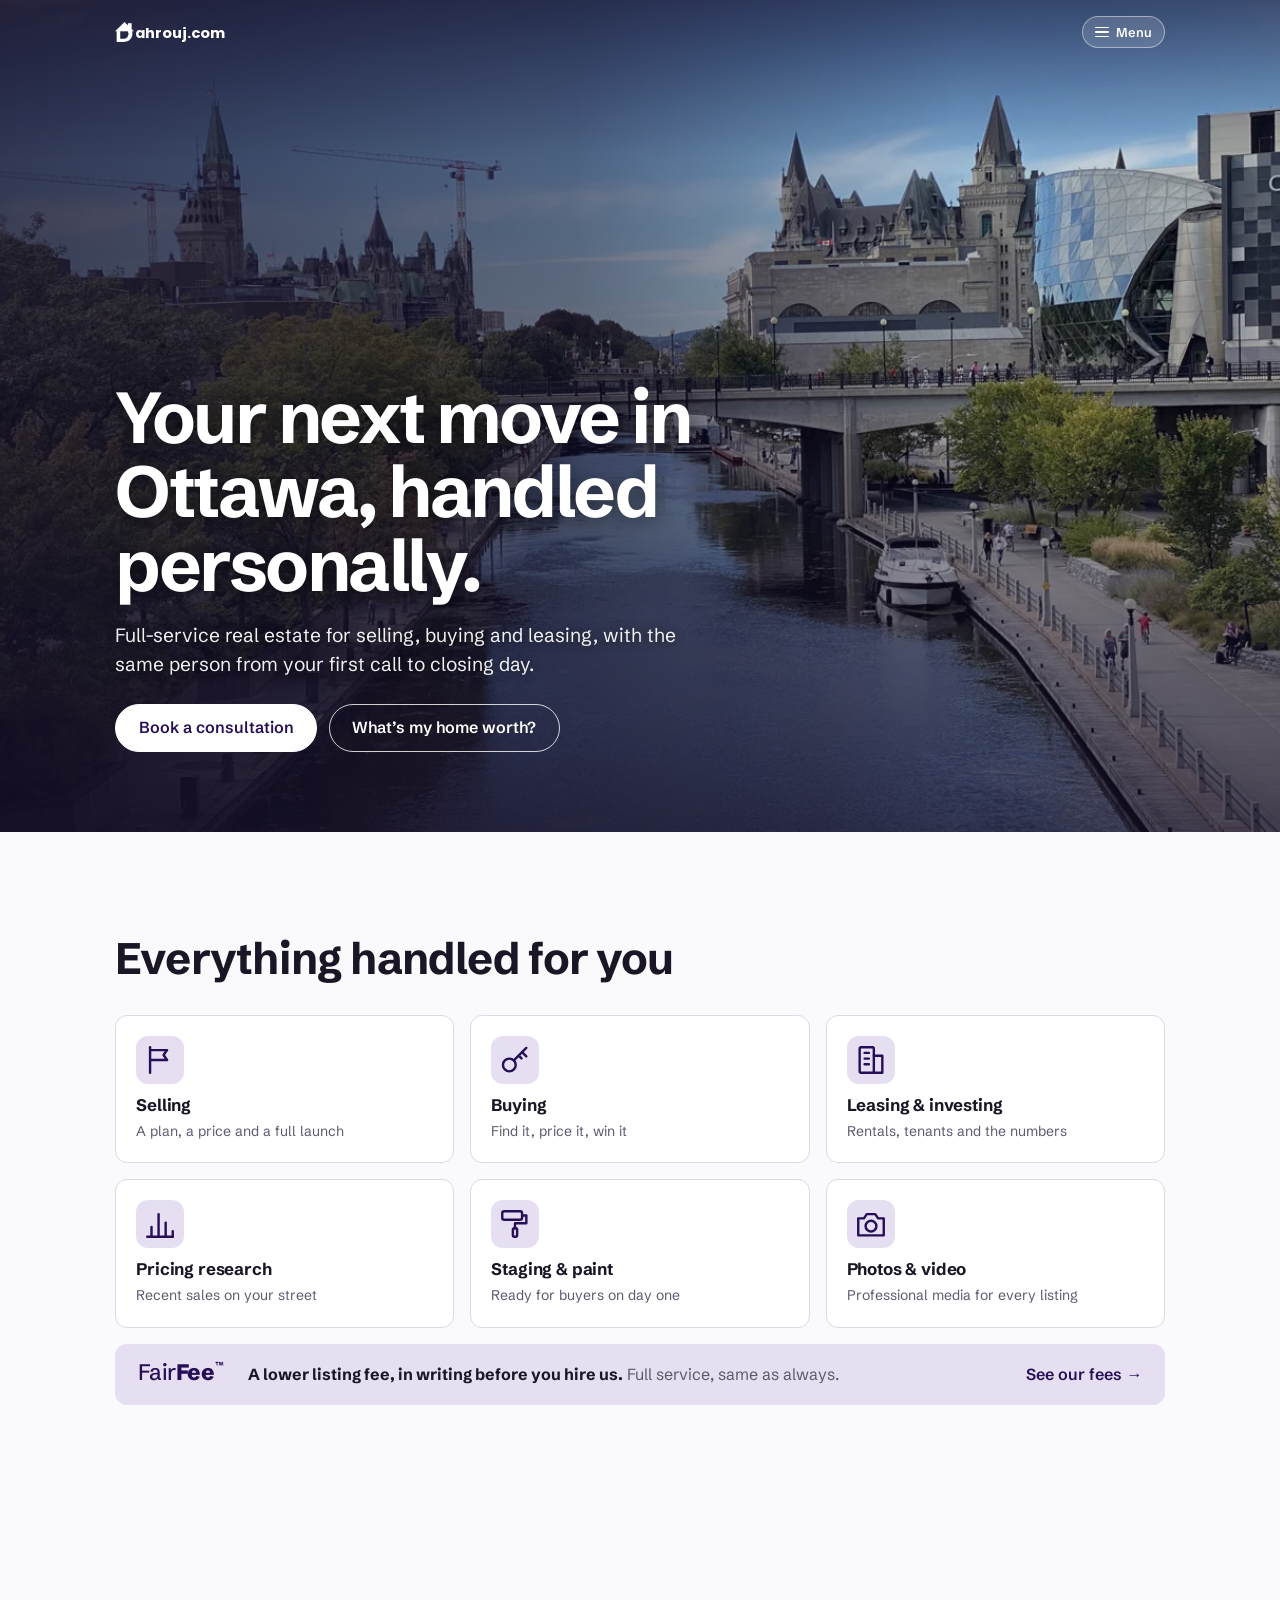
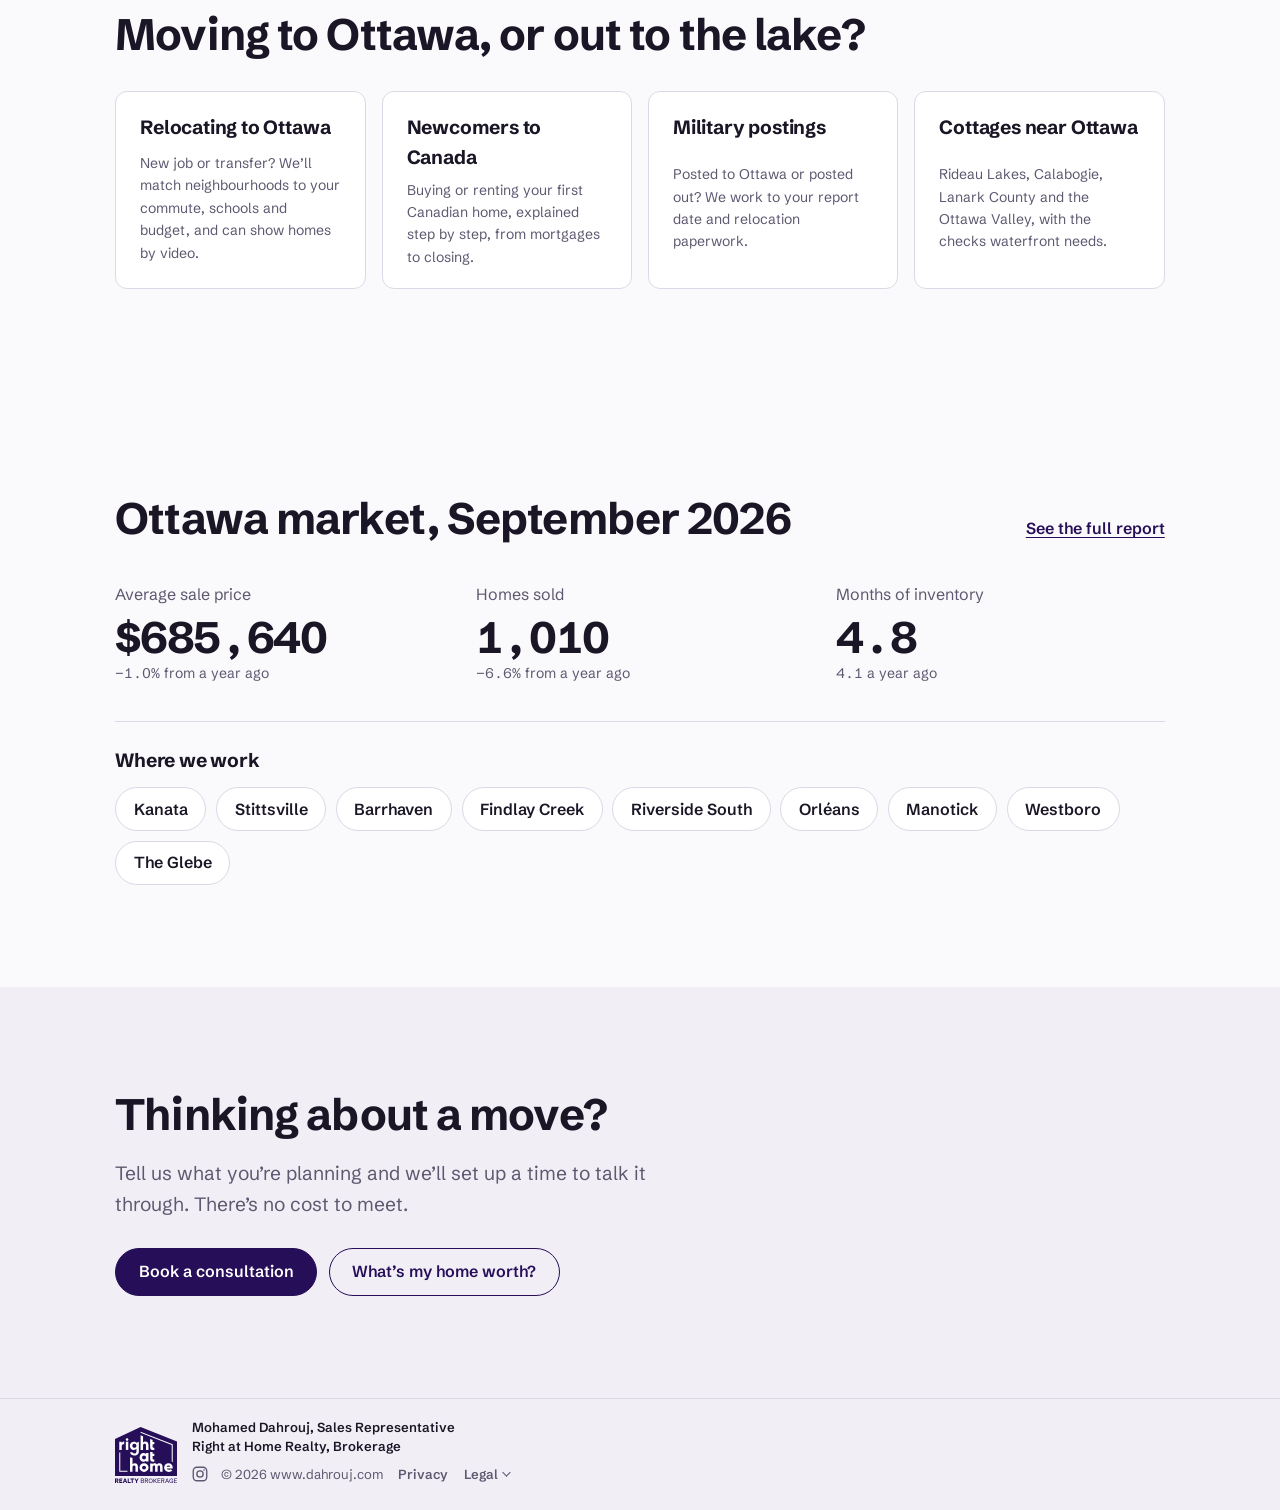
==== index.html @ 6d1c80e6 "Footer: logo beside a stacked name, brokerage and links block Co-Authored-By: Claude Opus 5.5 <norep" ====
<!DOCTYPE html>
<html lang="en-CA">
<head>
  <meta charset="utf-8">
  <meta name="viewport" content="width=device-width, initial-scale=1, viewport-fit=cover">
  <title>Ottawa Real Estate, Handled Personally</title>
  <meta name="description" content="Full-service Ottawa real estate agent with Right at Home Realty, Brokerage. Personal help selling, buying and leasing, relocating to Ottawa, newcomers to Canada, military postings and cottages near Ottawa.">
  <link rel="canonical" href="https://www.dahrouj.com/">
  <meta property="og:url" content="https://www.dahrouj.com/">
  <meta property="og:type" content="website">
  <meta property="og:title" content="Ottawa Real Estate, Handled Personally">
  <meta property="og:description" content="Full-service Ottawa real estate agent with Right at Home Realty, Brokerage. Personal help selling, buying and leasing, relocating to Ottawa, newcomers to Canada, military postings and cottages near Ottawa.">
  <meta property="og:image" content="https://www.dahrouj.com/assets/img/hero-canal-1400.webp">
  <link rel="icon" href="assets/img/favicon-32x32.png">
  <link rel="apple-touch-icon" href="assets/img/apple-touch-icon.png">
  <link rel="preload" href="assets/fonts/schibsted-grotesk-latin-400-normal.woff2" as="font" type="font/woff2" crossorigin>
  <link rel="stylesheet" href="assets/css/site.css">
  <script type="application/ld+json">
  {"@context": "https://schema.org", "@type": "RealEstateAgent", "@id": "https://www.dahrouj.com/#agent",
    "name": "Mohamed Dahrouj, Right at Home Realty, Brokerage", "url": "https://www.dahrouj.com/",
    "description": "Full-service Ottawa real estate sales representative helping people sell, buy and lease homes, relocate to Ottawa, settle as newcomers to Canada, move on Canadian Armed Forces postings, and buy cottages near Ottawa.",
    "telephone": "+1-613-869-5923", "email": "mohamed@dahrouj.com", "image": "https://www.dahrouj.com/assets/img/hero-canal-1400.webp",
    "logo": "https://www.dahrouj.com/assets/img/android-chrome-512x512.png",
    "parentOrganization": {"@type": "Organization", "name": "Right at Home Realty, Brokerage"},
    "address": {"@type": "PostalAddress", "streetAddress": "14 Chamberlain Ave, Suite 101", "addressLocality": "Ottawa", "addressRegion": "ON", "postalCode": "K1S 1V9", "addressCountry": "CA"},
    "geo": {"@type": "GeoCoordinates", "latitude": 45.40787, "longitude": -75.69195},
    "areaServed": ["Ottawa", "Kanata", "Stittsville", "Barrhaven", "Findlay Creek", "Riverside South", "Orléans", "Manotick", "Westboro", "The Glebe", "Rideau Lakes", "Lanark County", "Calabogie", "Ottawa Valley"],
    "knowsAbout": ["Selling a home in Ottawa", "Buying a home in Ottawa", "Relocating to Ottawa", "Newcomers to Canada buying a home", "Canadian Armed Forces posting and military relocation to Ottawa", "Buying a cottage near Ottawa", "First-time home buyers", "Ottawa real estate market statistics"],
    "makesOffer": [
      {"@type": "Offer", "itemOffered": {"@type": "Service", "name": "Home selling", "areaServed": "Ottawa"}},
      {"@type": "Offer", "itemOffered": {"@type": "Service", "name": "Home buying", "areaServed": "Ottawa"}},
      {"@type": "Offer", "itemOffered": {"@type": "Service", "name": "Relocation and military posting home search", "areaServed": "Ottawa"}},
      {"@type": "Offer", "itemOffered": {"@type": "Service", "name": "Cottage and waterfront purchases", "areaServed": "Eastern Ontario"}},
      {"@type": "Offer", "itemOffered": {"@type": "Service", "name": "Free home valuation", "areaServed": "Ottawa"}}
    ],
    "sameAs": ["https://www.instagram.com/dahroujrealestate"]}
  </script>
</head>
<body class="home">
<!--SITE-BODY-START-->
<a class="skip" href="#main">Skip to content</a>
<header class="top" id="top">
  <div class="wrap top-row">
    <a class="brand" href="./" aria-label="dahrouj.com, home">
      <span class="brand-mark" aria-hidden="true"></span><span class="brand-text" aria-hidden="true">ahrouj.com</span>
    </a>
    <button class="menu-btn" type="button" aria-expanded="false" aria-controls="site-nav">
      <span class="menu-icon" aria-hidden="true"></span><span class="menu-label">Menu</span>
    </button>
    <nav class="nav" id="site-nav" aria-label="Main">
        <a href="home-value.html">What’s my home worth?</a>
        <a href="market.html">Ottawa Market</a>
        <a href="calculators.html">Calculators</a>
        <a href="fairfee.html"><span class="ff-word">Fair<b>Fee</b></span><sup>™</sup></a>
        <a href="contact.html">Contact</a>
    </nav>
  </div>
</header>

<main id="main">
  <section class="wrap hero-wrap">
    <div class="hero">
      <picture>
        <source media="(max-width: 700px)" srcset="assets/img/hero-canal-tall.webp">
        <img class="hero-bg" src="assets/img/hero-canal.webp" srcset="assets/img/hero-canal-1400.webp 1400w, assets/img/hero-canal.webp 2400w" sizes="100vw" width="2400" height="1350" alt="" fetchpriority="high">
      </picture>
      <div class="hero-text">
        <h1>Your next move in Ottawa, handled personally.</h1>
        <p class="lede">Full-service real estate for selling, buying and leasing, with the same person from your first call to closing day.</p>
        <div class="actions"><a class="btn btn-light" href="contact.html">Book a consultation</a><a class="btn btn-ghost-light" href="home-value.html">What’s my home worth?</a></div>
      </div>
    </div>
  </section>

  <section id="services" class="wrap section">
    <h2>Everything handled for you</h2>
    <div class="tiles">
      <div class="tile"><svg class="ico" viewBox="0 0 24 24" aria-hidden="true"><path d="M5 21V3"/><path d="M5 5h12l-2.5 3.5L17 12H5"/></svg><h3>Selling</h3><p>A plan, a price and a full launch</p></div>
      <div class="tile"><svg class="ico" viewBox="0 0 24 24" aria-hidden="true"><circle cx="8" cy="15.5" r="4.5"/><path d="M11.2 12.3 20 3.5"/><path d="M17 6.5l3 3"/><path d="M14.6 8.9l2 2"/></svg><h3>Buying</h3><p>Find it, price it, win it</p></div>
      <div class="tile"><svg class="ico" viewBox="0 0 24 24" aria-hidden="true"><rect x="4" y="3" width="10" height="18" rx="1"/><path d="M14 9h6v12h-6"/><path d="M7.5 7h3M7.5 11h3M7.5 15h3"/></svg><h3>Leasing &amp; investing</h3><p>Rentals, tenants and the numbers</p></div>
      <div class="tile"><svg class="ico" viewBox="0 0 24 24" aria-hidden="true"><path d="M3 21h18"/><path d="M6 21v-7"/><path d="M11 21V5"/><path d="M16 21v-10"/><path d="M21 21v-4"/></svg><h3>Pricing research</h3><p>Recent sales on your street</p></div>
      <div class="tile"><svg class="ico" viewBox="0 0 24 24" aria-hidden="true"><rect x="3" y="3" width="14" height="6" rx="1.5"/><path d="M17 6h3v5.5h-8V15"/><rect x="10.5" y="15" width="3" height="6" rx="1"/></svg><h3>Staging &amp; paint</h3><p>Ready for buyers on day one</p></div>
      <div class="tile"><svg class="ico" viewBox="0 0 24 24" aria-hidden="true"><path d="M3 8h4l2-3h6l2 3h4v12H3z"/><circle cx="12" cy="13.5" r="3.8"/></svg><h3>Photos &amp; video</h3><p>Professional media for every listing</p></div>
    </div>
    <a class="fee-strip" href="fairfee.html">
      <span class="fee-strip-mark"><span class="ff-logo" aria-label="FairFee trademark"><span class="ff-word">Fair<b>Fee</b></span><sup>™</sup></span></span>
      <span class="fee-strip-text"><strong>A lower listing fee, in writing before you hire us.</strong> <span>Full service, same as always.</span></span>
      <span class="link fee-strip-go">See our fees <span aria-hidden="true">→</span></span>
    </a>
  </section>

  <section class="wrap section help-more">
    <h2>Moving to Ottawa, or out to the lake?</h2>
    <div class="next-links">
      <a class="next" href="moving-to-ottawa.html#relocating"><span class="h3">Relocating to Ottawa</span><span>New job or transfer? We’ll match neighbourhoods to your commute, schools and budget, and can show homes by video.</span></a>
      <a class="next" href="moving-to-ottawa.html#newcomers"><span class="h3">Newcomers to Canada</span><span>Buying or renting your first Canadian home, explained step by step, from mortgages to closing.</span></a>
      <a class="next" href="moving-to-ottawa.html#military"><span class="h3">Military postings</span><span>Posted to Ottawa or posted out? We work to your report date and relocation paperwork.</span></a>
      <a class="next" href="cottages.html"><span class="h3">Cottages near Ottawa</span><span>Rideau Lakes, Calabogie, Lanark County and the Ottawa Valley, with the checks waterfront needs.</span></a>
    </div>
  </section>

  <section class="wrap section snapshot">
    <div class="split-head">
      <h2>Ottawa market, <span data-stat="label">September 2026</span></h2>
      <a class="link" href="market.html">See the full report</a>
    </div>
    <dl class="figures">
      <div><dt>Average sale price</dt><dd data-stat="averagePrice">$685,640</dd><dd class="sub" data-stat="averagePriceChange">−1.0% from a year ago</dd></div>
      <div><dt>Homes sold</dt><dd data-stat="sales">1,010</dd><dd class="sub" data-stat="salesChange">−6.6% from a year ago</dd></div>
      <div><dt>Months of inventory</dt><dd data-stat="moi">4.8</dd><dd class="sub" data-stat="moiChange">4.1 a year ago</dd></div>
    </dl>
    <div class="areas-teaser">
      <h3>Where we work</h3>
      <ul class="chips">
        <li><a href="market.html#kanata">Kanata</a></li>
        <li><a href="market.html#stittsville">Stittsville</a></li>
        <li><a href="market.html#barrhaven">Barrhaven</a></li>
        <li><a href="market.html#findlay-creek">Findlay Creek</a></li>
        <li><a href="market.html#riverside-south">Riverside South</a></li>
        <li><a href="market.html#orleans">Orléans</a></li>
        <li><a href="market.html#manotick">Manotick</a></li>
        <li><a href="market.html#westboro">Westboro</a></li>
        <li><a href="market.html#glebe">The Glebe</a></li>
      </ul>
    </div>
  </section>

  <section class="band">
    <div class="wrap section closing">
      <h2>Thinking about a move?</h2>
      <p>Tell us what you’re planning and we’ll set up a time to talk it through. There’s no cost to meet.</p>
      <div class="actions"><a class="btn" href="contact.html">Book a consultation</a><a class="btn btn-quiet" href="home-value.html">What’s my home worth?</a></div>
    </div>
  </section>
</main>

<footer class="foot">
  <div class="wrap foot-row">
    <div class="brokerage">
      <picture>
        <source srcset="assets/img/rahr-logo-white.svg" media="(prefers-color-scheme: dark)">
        <img class="rahr-logo" src="assets/img/rahr-logo.svg" alt="Right at Home Realty, Brokerage" width="85" height="77">
      </picture>
      <div class="foot-id">
      <span class="brokerage-name"><span class="agent-name">Mohamed Dahrouj, Sales Representative</span><span>Right at Home Realty, Brokerage</span></span>
    <div class="foot-meta">
      <a class="social" href="https://www.instagram.com/dahroujrealestate" target="_blank" rel="noopener" aria-label="Instagram"><svg viewBox="0 0 24 24" aria-hidden="true"><rect x="3" y="3" width="18" height="18" rx="5"/><circle cx="12" cy="12" r="4.2"/><circle cx="17.4" cy="6.6" r="1.1" class="dot"/></svg></a>
      <span>© <span class="year">2026</span> www.dahrouj.com</span>
      <a class="foot-link" href="privacy.html">Privacy</a>
      <button class="foot-link legal-btn" type="button" aria-expanded="false" aria-controls="legal-text">Legal</button>
    </div>
      </div>
    </div>
    <div class="legal-text" id="legal-text">
      <p>Right at Home Realty, Brokerage, independently owned and operated, 14 Chamberlain Ave, Suite 101, Ottawa, ON K1S 1V9. Office 613-369-5199. Not intended to solicit buyers or sellers currently under contract with a brokerage.</p>
      <p>MLS®, Multiple Listing Service® and REALTOR® are trademarks controlled by the Canadian Real Estate Association. FairFee™ is a trademark of its owner.</p>
    </div>
  </div>
</footer>
<nav class="callbar" aria-label="Call or text">
  <a href="tel:+16138695923"><svg viewBox="0 0 24 24" aria-hidden="true"><path d="M5 3h3.5l1.5 5-2 1.5a12 12 0 0 0 6.5 6.5L16 14l5 1.5V19a2 2 0 0 1-2 2A17 17 0 0 1 3 5a2 2 0 0 1 2-2z"/></svg>Call</a>
  <a href="sms:+16138695923"><svg viewBox="0 0 24 24" aria-hidden="true"><path d="M4 5h16v11H9l-5 4z"/></svg>Text</a>
</nav>
<!--SITE-BODY-END-->
<script src="assets/js/site.js" defer></script>
</body>
</html>
---- assets/css/site.css ----
/* Fonts (self-hosted, SIL Open Font License; see assets/fonts) */
@font-face { font-family: "Schibsted Grotesk"; font-style: normal; font-weight: 400; font-display: swap; src: url(../fonts/schibsted-grotesk-latin-400-normal.woff2) format("woff2"); }
@font-face { font-family: "Schibsted Grotesk"; font-style: normal; font-weight: 500; font-display: swap; src: url(../fonts/schibsted-grotesk-latin-500-normal.woff2) format("woff2"); }
@font-face { font-family: "Schibsted Grotesk"; font-style: normal; font-weight: 600; font-display: swap; src: url(../fonts/schibsted-grotesk-latin-600-normal.woff2) format("woff2"); }
@font-face { font-family: "Schibsted Grotesk"; font-style: normal; font-weight: 700; font-display: swap; src: url(../fonts/schibsted-grotesk-latin-700-normal.woff2) format("woff2"); }
@font-face { font-family: "Schibsted Grotesk"; font-style: normal; font-weight: 800; font-display: swap; src: url(../fonts/schibsted-grotesk-latin-800-normal.woff2) format("woff2"); }
@font-face { font-family: "Poppins"; font-style: normal; font-weight: 700; font-display: swap; src: url(../fonts/poppins-latin-700-normal.woff2) format("woff2"); }

/* Layout: quiet, left-aligned pages on a 72rem column with generous space between sections.
   Brokerage purple is the only accent, FairFee included. */
:root {
  --paper: #FAF9FB;
  --paper-2: #F1EEF5;
  --ink: #1B1626;
  --muted: #5E5870;
  --line: #DDD8E5;
  --brand: #260E58;
  --brand-ink: #FFFFFF;
  --brand-soft: #E5DFF1;
  --field: #FFFFFF;
  --focus: #6B4FD8;
  --logo: #322C4D;
  --map-land: #F1EFF4;
  --map-park: #D5E6D1;
  --map-water: #C9DCEB;
  --map-road: #FFFFFF;
  --map-case: #D3CEDC;
  --map-label: #5E5870;
  --map-water-label: #4E7090;
  --font: "Schibsted Grotesk", "Helvetica Neue", Arial, sans-serif;
  --step--1: 0.875rem;
  --step-0: 1rem;
  --step-1: 1.2rem;
  --step-2: 1.5rem;
  --step-3: clamp(1.9rem, 1.4rem + 2vw, 2.75rem);
  --step-4: clamp(2.5rem, 1.6rem + 4vw, 4.5rem);
  --space: clamp(4rem, 8vw, 7rem);
  --radius: 12px;
  color-scheme: light;
}
@media (prefers-color-scheme: dark) {
  :root:not([data-theme="light"]) {
    --paper: #131019; --paper-2: #1A1622; --ink: #ECE8F4; --muted: #A79FBA; --line: #2E283B;
    --brand: #B9A2F2; --brand-ink: #131019; --brand-soft: #29213D; --field: #1D1927; --focus: #C7B5FF; --logo: #C9C2E6;
    --map-land: #1B1724; --map-park: #1E2A22; --map-water: #1C2B3B; --map-road: #3A3448; --map-case: #2A2436; --map-label: #A79FBA; --map-water-label: #8FB3D4;
    color-scheme: dark;
  }
}
:root[data-theme="dark"] {
  --paper: #131019; --paper-2: #1A1622; --ink: #ECE8F4; --muted: #A79FBA; --line: #2E283B;
  --brand: #B9A2F2; --brand-ink: #131019; --brand-soft: #29213D; --field: #1D1927; --focus: #C7B5FF; --logo: #C9C2E6;
    --map-land: #1B1724; --map-park: #1E2A22; --map-water: #1C2B3B; --map-road: #3A3448; --map-case: #2A2436; --map-label: #A79FBA; --map-water-label: #8FB3D4;
  color-scheme: dark;
}

*, *::before, *::after { box-sizing: border-box; }
html { scroll-behavior: smooth; -webkit-text-size-adjust: 100%; background: var(--paper-2); }
body { margin: 0; background: var(--paper); color: var(--ink); font-family: var(--font); font-size: var(--step-0); line-height: 1.6; }
/* Keep the footer at the bottom of the window on short pages */
body { min-height: 100vh; min-height: 100svh; display: flex; flex-direction: column; }
div.home { display: flex; flex-direction: column; flex: 1 0 auto; }
body > main, div.home > main { flex: 1 0 auto; width: 100%; }
body > main.wrap, div.home > main.wrap { width: auto; }
img { max-width: 100%; height: auto; display: block; }
h1, h2, h3 { margin: 0; line-height: 1.1; text-wrap: balance; letter-spacing: -0.02em; font-weight: 700; }
h1 { font-size: var(--step-4); letter-spacing: -0.035em; line-height: 1.03; }
h2 { font-size: var(--step-3); }
h3, .h3 { font-size: var(--step-1); letter-spacing: -0.01em; font-weight: 700; }
p { margin: 0; }
a { color: inherit; text-underline-offset: 0.2em; text-decoration-thickness: 1px; }
:focus-visible { outline: 3px solid var(--focus); outline-offset: 2px; border-radius: 4px; }
[hidden] { display: none !important; }

.wrap { width: 100%; max-width: 72rem; margin-inline: auto; padding-inline: max(16px, 4vw); }
.section { padding-block: var(--space); }
.lede { font-size: var(--step-1); color: var(--muted); max-width: 38rem; line-height: 1.5; }
.fine { font-size: var(--step--1); color: var(--muted); max-width: 40rem; }
.link { color: var(--brand); font-weight: 600; }
.skip { position: absolute; left: -999px; top: 0; background: var(--brand); color: var(--brand-ink); padding: 0.5rem 1rem; }
.skip:focus { left: 16px; z-index: 10; }

/* Buttons */
.btn {
  display: inline-flex; align-items: center; justify-content: center;
  min-height: 48px; padding: 0.7rem 1.4rem; border-radius: 999px;
  border: 1.5px solid var(--brand); background: var(--brand); color: var(--brand-ink);
  font: 600 var(--step-0)/1.2 var(--font); text-decoration: none; cursor: pointer;
}
.btn:hover { filter: brightness(1.15); }
.btn-quiet { background: transparent; color: var(--brand); }
.btn-small { min-height: 40px; padding: 0.45rem 1.1rem; font-size: var(--step--1); }
.btn[disabled] { opacity: 0.6; cursor: progress; }

/* Top: no header bar, just the brokerage logo and a menu button that opens the page list */
.top { position: relative; z-index: 5; }
.top-row { display: flex; align-items: center; justify-content: space-between; gap: 1rem; padding-block: 1rem 0; flex-wrap: wrap; }
.brand { display: inline-flex; align-items: flex-end; text-decoration: none; color: var(--logo); line-height: 1; }
.brand-mark {
  display: block; width: 19px; aspect-ratio: 226 / 240; background: currentColor; flex: none;
  -webkit-mask: url("../img/dahrouj-logo.png") center / contain no-repeat;
  mask: url("../img/dahrouj-logo.png") center / contain no-repeat;
}
.brand-text { font-family: "Poppins", var(--font); font-weight: 700; font-size: 0.92rem; letter-spacing: -0.005em; margin-left: 0.06em; margin-bottom: 0.08em; }
.menu-btn {
  position: relative; display: inline-flex; align-items: center; gap: 0.45rem; min-height: 32px; padding: 0.3rem 0.75rem;
  border: 1px solid var(--line); border-radius: 999px; background: var(--field); color: var(--ink);
  font: 600 0.8rem/1 var(--font); cursor: pointer;
}
.menu-btn::after { content: ""; position: absolute; inset: -6px; } /* keeps a 44px tap target */
.menu-btn:hover { border-color: var(--brand); }
.menu-icon, .menu-icon::before, .menu-icon::after { display: block; width: 14px; height: 1.5px; background: currentColor; border-radius: 2px; transition: transform 160ms ease; }
.menu-icon { position: relative; }
.menu-icon::before, .menu-icon::after { content: ""; position: absolute; left: 0; }
.menu-icon::before { top: -4.5px; } .menu-icon::after { top: 4.5px; }
.top.open .menu-icon { background: transparent; }
.top.open .menu-icon::before { transform: translateY(4.5px) rotate(45deg); }
.top.open .menu-icon::after { transform: translateY(-4.5px) rotate(-45deg); }
.nav { display: flex; flex-wrap: wrap; gap: 0.5rem 1.5rem; width: 100%; }
.nav a { text-decoration: none; color: var(--ink); font-weight: 600; }
.nav a[aria-current="page"] { color: var(--brand); }
.nav .ff-word { font-weight: 500; letter-spacing: -0.01em; }
.nav .ff-word b { font-weight: 800; }
.nav sup { font-size: 0.55em; font-weight: 600; margin-left: 0.05em; }
html.js .nav { display: none; }
html.js .top.open .nav {
  display: grid; grid-template-columns: 1fr; column-gap: 2rem;
  margin-top: 0.75rem; padding: 0.5rem 1.25rem; background: var(--field); border: 1px solid var(--line); border-radius: var(--radius);
}
.top.open .nav a { padding-block: 0.9rem; border-bottom: 1px solid var(--line); font-size: var(--step-1); }
@media (min-width: 700px) { html.js .top.open .nav { grid-template-columns: repeat(3, 1fr); } }
@media (min-width: 1000px) { html.js .top.open .nav { grid-template-columns: repeat(5, auto); justify-content: space-between; } .top.open .nav a { border-bottom: 0; } }
@media (prefers-reduced-motion: reduce) { .menu-icon, .menu-icon::before, .menu-icon::after { transition: none; } }
[id] { scroll-margin-top: 1rem; }

/* Home: full-width Parliament photo behind the headline; the logo and menu float over it */
.home .top { position: absolute; top: env(safe-area-inset-top, 0px); left: 0; right: 0; background: transparent; border: 0; z-index: 6; }
.home .brand { color: #FFFFFF; }
.home .menu-btn { background: rgba(255,255,255,0.14); border-color: rgba(255,255,255,0.45); color: #FFFFFF; backdrop-filter: blur(6px); -webkit-backdrop-filter: blur(6px); }
.home .top.open .menu-btn { background: var(--field); color: var(--ink); border-color: var(--line); }
.hero-wrap { padding: 0; max-width: none; }
.hero { position: relative; overflow: hidden; min-height: min(100svh, 52rem); display: flex; align-items: flex-end; color: #FFFFFF; background: #2B2440;
  padding: 7rem max(16px, calc((100% - 72rem) / 2 + 4vw)) clamp(2.5rem, 7vw, 5rem); }
.hero-bg { position: absolute; inset: 0; width: 100%; height: 100%; object-fit: cover; object-position: 50% 40%; }
.hero::before { content: ""; position: absolute; inset: 0 0 auto; height: 10rem; z-index: 1; background: linear-gradient(180deg, rgba(20, 14, 38, 0.6), rgba(20, 14, 38, 0)); }
.hero::after { content: ""; position: absolute; inset: 0; background: linear-gradient(180deg, rgba(20, 14, 38, 0.1) 0%, rgba(20, 14, 38, 0.35) 35%, rgba(20, 14, 38, 0.78) 62%, rgba(20, 14, 38, 0.92) 100%); }
.hero-text { position: relative; z-index: 2; display: grid; gap: 1.1rem; max-width: 40rem; }
@media (min-width: 701px) {
  .hero::after { background:
    linear-gradient(90deg, rgba(20, 14, 38, 0.72) 0%, rgba(20, 14, 38, 0.45) 45%, rgba(20, 14, 38, 0) 75%),
    linear-gradient(180deg, rgba(20, 14, 38, 0.05) 0%, rgba(20, 14, 38, 0.25) 45%, rgba(20, 14, 38, 0.75) 100%); }
}
.hero h1 { max-width: 14ch; color: #FFFFFF; text-shadow: 0 2px 18px rgba(0,0,0,0.45); }
.hero .lede { color: rgba(255,255,255,0.94); text-shadow: 0 1px 10px rgba(0,0,0,0.5); }
.actions { display: flex; flex-wrap: wrap; gap: 0.75rem; margin-top: 0.5rem; }
.btn-light { background: #FFFFFF; border-color: #FFFFFF; color: #260E58; }
.btn-ghost-light { background: transparent; border-color: rgba(255,255,255,0.8); color: #FFFFFF; }
.hero-bg { transform-origin: 60% 40%; }
@media (prefers-reduced-motion: no-preference) {
  .hero-bg { animation: hero-drift 24s ease-in-out infinite alternate; }
  @keyframes hero-drift { from { transform: scale(1.02) translate(0, 0); } to { transform: scale(1.12) translate(-2%, -1.5%); } }
}
@media (max-width: 600px) {
  .actions .btn { flex: 1 1 100%; }
  .hero { min-height: calc(100svh - 63px - env(safe-area-inset-bottom, 0px)); padding: 6rem 16px 2rem; }
}

.services { display: grid; grid-template-columns: repeat(auto-fit, minmax(17rem, 1fr)); gap: 3rem; margin-top: 3rem; }
.services article { display: grid; gap: 0.9rem; align-content: start; padding-top: 1.25rem; border-top: 2px solid var(--ink); }
.services p { color: var(--muted); }
.services ul { margin: 0; padding: 0; list-style: none; display: grid; gap: 0.55rem; }
.services li { padding-left: 1.1rem; position: relative; }
.services li::before { content: ""; position: absolute; left: 0; top: 0.7em; width: 0.4rem; height: 0.4rem; border-radius: 50%; background: var(--brand); }

.band { background: var(--paper-2); }
.split-head { display: flex; flex-wrap: wrap; justify-content: space-between; align-items: baseline; gap: 1rem 2rem; }
.figures { margin: 2.5rem 0 0; display: grid; grid-template-columns: repeat(auto-fit, minmax(14rem, 1fr)); gap: 2rem; }
.figures div { display: grid; gap: 0.3rem; }
.figures dt { color: var(--muted); }
.figures dd { margin: 0; font-size: var(--step-3); font-weight: 700; letter-spacing: -0.03em; font-variant-numeric: tabular-nums; line-height: 1.1; }
.figures dd.sub { font-size: var(--step--1); font-weight: 400; letter-spacing: 0; color: var(--muted); }

.closing { display: grid; gap: 1.25rem; justify-items: start; }
.closing p { color: var(--muted); font-size: var(--step-1); max-width: 34rem; }

/* Inner pages */
.page-head { padding-block: clamp(3rem, 6vw, 5rem) 0; display: grid; gap: 1.25rem; }
.page-head h1 { font-size: var(--step-3); }

/* Icon tiles (home) */
.tiles { display: grid; grid-template-columns: repeat(3, minmax(0, 1fr)); gap: 1rem; margin-top: 2rem; }
.tiles-4 { grid-template-columns: repeat(4, minmax(0, 1fr)); }
@media (max-width: 860px) { .tiles, .tiles-4 { grid-template-columns: repeat(2, minmax(0, 1fr)); } }
.tile { display: grid; gap: 0.35rem; align-content: start; padding: 1.25rem; border-radius: var(--radius); background: var(--field); border: 1px solid var(--line); text-decoration: none; color: inherit; }
.tile .ico { width: 34px; height: 34px; padding: 7px; box-sizing: content-box; margin-bottom: 0.4rem; border-radius: 12px; background: var(--brand-soft); fill: none; stroke: var(--brand); stroke-width: 1.7; stroke-linecap: round; stroke-linejoin: round; }
.tile h3, .tile .h3 { font-size: 1.05rem; }
.tile p, .tile span:not(.h3) { color: var(--muted); font-size: var(--step--1); }
.tile-link:hover { border-color: var(--brand); }
.fee-strip { display: flex; flex-wrap: wrap; align-items: center; gap: 0.75rem 1.5rem; margin-top: 1rem; padding: 1.1rem 1.4rem; border-radius: var(--radius); background: var(--brand-soft); color: var(--ink); text-decoration: none; }
.fee-strip:hover { outline: 1px solid var(--brand); }
.fee-strip .ff-logo { font-size: 1.4rem; }
.fee-strip-text { flex: 1 1 18rem; }
.fee-strip-text span { color: var(--muted); }
.fee-strip-go { white-space: nowrap; }
@media (max-width: 480px) { .tile { padding: 1rem; } .tile .ico { width: 28px; height: 28px; padding: 6px; } }

/* Lake outlines (cottages) */
.lakes { grid-column: 1 / -1; display: grid; grid-template-columns: repeat(4, minmax(0, 1fr)); gap: 1rem; margin-top: 0.5rem; }
@media (max-width: 960px) { .lakes { grid-template-columns: repeat(2, minmax(0, 1fr)); } }
@media (max-width: 520px) { .lakes { grid-template-columns: 1fr; } }
.lake-card { display: grid; gap: 0.9rem; align-content: start; padding: 1.25rem; border: 1px solid var(--line); border-radius: var(--radius); background: var(--field); }
.lake { width: 100%; height: 120px; }
.lake path { fill: color-mix(in srgb, var(--brand) 12%, transparent); stroke: var(--brand); stroke-width: 1.5; stroke-linejoin: round; vector-effect: non-scaling-stroke; }
.lake-card h3 { font-size: 1.1rem; }
.lakes-note { grid-column: 1 / -1; }
.lake-card .lake-name { font-size: 0.8rem; color: var(--brand); font-weight: 600; margin: 0.15rem 0 0.5rem; }
.lake-card p:last-child { color: var(--muted); font-size: var(--step--1); }
@media (max-width: 520px) { .lake-card { grid-template-columns: 96px minmax(0, 1fr); align-items: center; } .lake { height: 96px; } }

/* Topic pages (moving, cottages) */
.topic { display: grid; grid-template-columns: minmax(0, 0.9fr) minmax(0, 1.1fr); gap: 1.5rem 4rem; align-items: start; }
.topic-intro { display: grid; gap: 0.9rem; }
.topic-intro p { color: var(--muted); }
.topic .how { margin: 0; display: grid; grid-template-columns: repeat(auto-fit, minmax(14rem, 1fr)); gap: 1.5rem 2rem; }
.topic .how div { padding-top: 0.9rem; border-top: 2px solid var(--ink); }
.topic .how dt { font-weight: 700; font-size: var(--step-1); margin-bottom: 0.3rem; }
.topic .how dd { margin: 0; color: var(--muted); }
@media (max-width: 860px) { .topic { grid-template-columns: 1fr; } }
.checks { margin: 0; padding: 0; list-style: none; display: grid; gap: 0.85rem; }
.checks li { position: relative; padding-left: 1.9rem; }
.checks li::before { content: ""; position: absolute; left: 0.15rem; top: 0.45em; width: 0.75rem; height: 0.4rem; border-left: 2px solid var(--brand); border-bottom: 2px solid var(--brand); transform: rotate(-45deg); }
.faq { display: grid; gap: 1.25rem; }
.faq-item { border-bottom: 1px solid var(--line); padding-block: 0.4rem; max-width: 48rem; }
.faq-item summary { cursor: pointer; font-weight: 600; padding-block: 0.6rem; list-style: none; display: flex; justify-content: space-between; gap: 1rem; }
.faq-item summary::-webkit-details-marker { display: none; }
.faq-item summary::after { content: "+"; color: var(--brand); font-weight: 700; }
.faq-item[open] summary::after { content: "−"; }
.faq-item p { color: var(--muted); padding-bottom: 0.8rem; max-width: 42rem; }
.help-more { display: grid; gap: 2rem; }
.help-more .next-links { border-top: 0; padding: 0; grid-template-columns: repeat(auto-fit, minmax(15rem, 1fr)); }
@media (min-width: 980px) { .help-more .next-links { grid-template-columns: repeat(4, 1fr); } }

/* Neighbourhoods (on the market page) */
details.area { border-top: 1px solid var(--line); padding: 0; }
details.area:last-child { border-bottom: 1px solid var(--line); }
details.area summary { display: flex; flex-wrap: wrap; align-items: baseline; gap: 0.25rem 0.75rem; padding-block: 0.95rem; cursor: pointer; list-style: none; }
details.area summary::-webkit-details-marker { display: none; }
details.area summary::after { content: "+"; margin-left: auto; color: var(--brand); font-weight: 700; }
details.area[open] summary::after { content: "−"; }
.area-name { font-weight: 700; font-size: var(--step-1); }
details.area p { color: var(--muted); padding-bottom: 0.6rem; max-width: 40rem; }
details.area .area-homes { color: var(--ink); font-size: var(--step--1); padding-bottom: 1rem; }
.neighbourhoods { display: grid; gap: 1rem; border-top: 1px solid var(--line); }
.chips { list-style: none; margin: 2rem 0 0; padding: 0; display: flex; flex-wrap: wrap; gap: 0.6rem; }
.chips a { display: inline-flex; align-items: center; min-height: 44px; padding: 0.5rem 1.1rem; border-radius: 999px; border: 1px solid var(--line); background: var(--field); text-decoration: none; font-weight: 600; }
.chips a:hover { border-color: var(--brand); color: var(--brand); }
.areas { display: grid; grid-template-columns: repeat(2, minmax(0, 1fr)); column-gap: 3rem; padding-top: 1rem; align-items: start; }
@media (max-width: 760px) { .areas { grid-template-columns: 1fr; } }
.area { display: grid; gap: 0.6rem; align-content: start; padding-top: 1.1rem; border-top: 2px solid var(--ink); }
.area-region { font-size: var(--step--1); color: var(--brand); font-weight: 600; }
.area-top { display: flex; flex-wrap: wrap; justify-content: space-between; align-items: baseline; gap: 0.25rem 1rem; }
.area-metric { font-size: 0.8rem; color: var(--muted); font-variant-numeric: tabular-nums; padding: 0.15rem 0.6rem; border-radius: 999px; background: var(--paper-2); }
.area p:not(.area-region) { color: var(--muted); }
.area .area-homes { color: var(--ink); font-size: var(--step--1); }

/* Calculators */
.jump { display: flex; flex-wrap: wrap; gap: 0.6rem; margin-top: 0.5rem; }
.jump a { padding: 0.45rem 0.95rem; border-radius: 999px; border: 1px solid var(--line); text-decoration: none; font-weight: 600; font-size: var(--step--1); background: var(--field); }
.calc-block { display: grid; grid-template-columns: minmax(0, 0.8fr) minmax(0, 1.2fr); gap: 1.5rem 4rem; padding-block: clamp(3rem, 6vw, 4.5rem); border-bottom: 1px solid var(--line); }
.calc-block:last-child { border-bottom: 0; }
.calc-intro { display: grid; gap: 0.75rem; align-content: start; }
.calc-intro h2 { font-size: var(--step-2); }
.calc-intro p { color: var(--muted); }
.calc-form { display: grid; gap: 1rem; padding: clamp(1.25rem, 3vw, 2rem); border: 1px solid var(--line); border-radius: var(--radius); background: var(--field); min-width: 0; }
@media (max-width: 860px) { .calc-block { grid-template-columns: 1fr; } }
.affixed { display: flex; align-items: center; border: 1px solid var(--line); border-radius: 8px; background: var(--field); }
.affixed:focus-within { outline: 3px solid var(--focus); outline-offset: 1px; }
.affixed input { border: 0; min-width: 0; flex: 1; outline: none; background: transparent; }
.affix { padding-inline: 0.8rem; color: var(--muted); }
.affixed .affix:first-child { padding-right: 0; }
.affixed .affix:last-child { padding-left: 0; }
.check { display: flex; align-items: center; gap: 0.6rem; font-size: var(--step-0); font-weight: 500; min-height: 44px; }
.check input { width: 20px; height: 20px; min-height: 0; accent-color: var(--brand); }
.results { margin: 0.5rem 0 0; display: grid; }
.results div { display: flex; justify-content: space-between; align-items: baseline; gap: 1rem; padding-block: 0.6rem; border-bottom: 1px solid var(--line); }
.results dt { color: var(--muted); }
.results dd { margin: 0; font-weight: 600; font-variant-numeric: tabular-nums; text-align: right; }
.results .total { border-bottom: 0; padding-top: 0.9rem; }
.results .total dt { color: var(--ink); font-weight: 600; }
.results .total dd { font-size: var(--step-2); font-weight: 700; color: var(--brand); letter-spacing: -0.02em; }
.next-links { display: grid; grid-template-columns: repeat(auto-fit, minmax(16rem, 1fr)); gap: 1rem; border-top: 1px solid var(--line); }
.next { display: grid; gap: 0.35rem; padding: 1.25rem 1.5rem; border: 1px solid var(--line); border-radius: var(--radius); text-decoration: none; background: var(--field); }
.next:hover { border-color: var(--brand); }
.next span:last-child { color: var(--muted); font-size: var(--step--1); }

/* Address suggestions */
.hint { font-size: var(--step--1); color: var(--muted); }
.addr { position: relative; }
.addr-list { position: absolute; top: 100%; left: 0; right: 0; z-index: 10; margin: 0.25rem 0 0; padding: 0.3rem; list-style: none; background: var(--field); border: 1px solid var(--line); border-radius: 10px; box-shadow: 0 8px 24px color-mix(in srgb, var(--ink) 14%, transparent); }
.addr-list li { padding: 0.6rem 0.7rem; border-radius: 6px; cursor: pointer; font-size: var(--step--1); }
.addr-list li:hover, .addr-list li[aria-selected="true"] { background: var(--brand-soft); }

/* Office map: a simplified, theme-aware SVG drawn from OpenStreetMap data */
.office-map { margin: 1rem 0 0; display: grid; gap: 0.75rem; }
.office-map > a { display: block; border-radius: var(--radius); overflow: hidden; border: 1px solid var(--line); }
.office-map-svg { display: block; width: 100%; height: auto; }
.m-land { fill: var(--map-land); }
.m-park { fill: var(--map-park); }
.m-water { fill: var(--map-water); }
.m-canal { fill: none; stroke: var(--map-water); stroke-width: 6; stroke-linecap: round; stroke-linejoin: round; }
.m-sec { fill: none; stroke: var(--map-road); stroke-width: 1.6; stroke-linecap: round; opacity: 0.85; }
.m-pri { fill: none; stroke: var(--map-road); stroke-width: 2.6; stroke-linecap: round; }
.m-hwy-case { fill: none; stroke: var(--map-case); stroke-width: 7; stroke-linecap: round; stroke-linejoin: round; }
.m-hwy { fill: none; stroke: var(--map-road); stroke-width: 4.5; stroke-linecap: round; stroke-linejoin: round; }
.office-map-svg text { font-family: var(--font); paint-order: stroke; stroke: var(--map-land); stroke-width: 4px; stroke-linejoin: round; }
.lbl-place { font-size: 21px; font-weight: 700; fill: var(--ink); letter-spacing: 0.01em; }
.lbl-place-sm { font-size: 16px; font-weight: 700; fill: var(--map-label); }
.m-lm { fill: var(--map-label); stroke: var(--map-land); stroke-width: 2; }
.lbl-water { font-size: 16px; font-style: italic; fill: var(--map-water-label); }
.lbl-poi, .lbl-road { font-size: 15px; font-weight: 600; fill: var(--map-label); }
.m-pin path { fill: var(--brand); stroke: var(--paper); stroke-width: 1.5; }
.m-pin-halo { fill: var(--brand); opacity: 0.15; }
.m-pin-dot { fill: var(--paper); }
.lbl-office { font-size: 18px; font-weight: 700; fill: var(--brand); }
.office-map figcaption { font-size: var(--step--1); color: var(--muted); }
.office-map figcaption strong { color: var(--ink); }
.office-map figcaption a { color: var(--brand); font-weight: 600; }
.attrib { display: block; margin-top: 0.35rem; font-size: 0.75rem; }

/* Market */
.more-opts summary { cursor: pointer; font-weight: 600; color: var(--brand); padding-block: 0.35rem; }
.more-opts[open] summary { margin-bottom: 0.75rem; }
.snapshot .areas-teaser { margin-top: 2.5rem; padding-top: 1.75rem; border-top: 1px solid var(--line); }
.snapshot .areas-teaser .chips { margin-top: 1rem; }
@media (max-width: 600px) {
  .snapshot .figures { grid-template-columns: repeat(3, minmax(0, 1fr)); gap: 0.75rem; margin-top: 1.5rem; }
  .snapshot .figures dt { font-size: 0.78rem; line-height: 1.3; }
  .snapshot .figures dd { font-size: 1.3rem; }
  .snapshot .figures dd.sub { font-size: 0.72rem; }
  .snapshot .areas-teaser { margin-top: 1.75rem; padding-top: 1.25rem; }
  .snapshot .chips { gap: 0.45rem; }
  .snapshot .chips a { min-height: 38px; padding: 0.35rem 0.85rem; font-size: 0.9rem; }
}
.more-stats { margin-top: 0.75rem; }
.more-stats summary { cursor: pointer; font-weight: 600; color: var(--brand); padding-block: 0.5rem; }
.market-close, .calc-close { border-top: 1px solid var(--line); }
/* Home value */
.steps { margin: 0.5rem 0 0; padding-left: 1.25rem; display: grid; gap: 0.9rem; color: var(--muted); }
.steps strong { color: var(--ink); }
.tabs.calc-tabs { margin-top: 0.75rem; display: grid; grid-template-columns: repeat(3, minmax(0, 1fr)); width: min(100%, 30rem); }
.tabs.calc-tabs button { text-align: center; }
.tabs.calc-tabs button { padding-inline: 1rem; }
.tabs.calc-tabs button { white-space: nowrap; min-width: 0; }
.page-head > * { min-width: 0; }
@media (max-width: 480px) { .tabs.calc-tabs { width: 100%; } .tabs.calc-tabs button { padding-inline: 0.25rem; font-size: 0.82rem; } }
@media (max-width: 380px) { .tabs.calc-tabs button { padding-inline: 0.1rem; font-size: 0.76rem; } }
/* Call or text bar (phones) */
.callbar { display: none; }
@media (max-width: 760px) {
  .callbar { display: grid; grid-template-columns: 1fr 1fr; gap: 0.5rem; position: fixed; left: 0; right: 0; bottom: 0; z-index: 20;
    padding: 0.5rem 16px calc(0.5rem + env(safe-area-inset-bottom, 0px)); background: color-mix(in srgb, var(--paper) 94%, transparent); backdrop-filter: blur(8px); -webkit-backdrop-filter: blur(8px); border-top: 1px solid var(--line); }
  .callbar a { display: flex; align-items: center; justify-content: center; gap: 0.5rem; min-height: 46px; border-radius: 999px; background: var(--brand); color: var(--brand-ink); font-weight: 600; text-decoration: none; }
  .callbar a + a { background: var(--field); color: var(--brand); border: 1px solid var(--brand); }
  .callbar svg { width: 18px; height: 18px; fill: none; stroke: currentColor; stroke-width: 1.8; stroke-linejoin: round; }
  .foot { padding-bottom: calc(63px + env(safe-area-inset-bottom, 0px)); }
}
#mk-summary { font-size: 1.05rem; line-height: 1.6; max-width: 44rem; }
.market-grid { display: grid; grid-template-columns: minmax(0, 1.25fr) minmax(0, 0.75fr); gap: 3rem; align-items: start; padding-bottom: 2rem; }
@media (max-width: 860px) { .market-grid { grid-template-columns: 1fr; } }
.table-wrap { overflow-x: auto; }
.stats { width: 100%; border-collapse: collapse; font-variant-numeric: tabular-nums; }
.stats th, .stats td { padding: 0.7rem 0.5rem; text-align: right; border-bottom: 1px solid var(--line); white-space: nowrap; }
.stats th:first-child, .stats td:first-child { text-align: left; padding-left: 0; white-space: normal; }
.stats thead th { font-size: var(--step--1); color: var(--muted); font-weight: 600; border-bottom: 1.5px solid var(--ink); }
.stats td:nth-child(2) { font-weight: 700; }
.stats td:nth-child(3) { color: var(--muted); }
.types { display: grid; gap: 1.1rem; }
.bars { list-style: none; margin: 0; padding: 0; display: grid; gap: 1.1rem; }
.bars li { display: grid; gap: 0.3rem; }
.bar-head { display: flex; justify-content: space-between; gap: 1rem; font-variant-numeric: tabular-nums; }
.bar-head > span:last-child { font-weight: 700; }
.bar-head > span:first-child { display: inline-flex; align-items: center; gap: 0.5rem; }
.type-ico { width: 20px; height: 20px; flex: none; fill: none; stroke: var(--brand); stroke-width: 1.7; stroke-linecap: round; stroke-linejoin: round; }
.bar-track { height: 8px; background: var(--brand-soft); border-radius: 99px; overflow: hidden; }
.bar-fill { height: 100%; background: var(--brand); border-radius: 99px; }
.bar-change { font-size: var(--step--1); color: var(--muted); font-variant-numeric: tabular-nums; }
.source { font-size: var(--step--1); color: var(--muted); padding-bottom: 1rem; }

/* Contact */
.contact { display: grid; grid-template-columns: minmax(0, 0.85fr) minmax(0, 1.15fr); grid-template-areas: "head form" "info form"; gap: 2rem 4rem; align-items: start; padding-block: clamp(3rem, 6vw, 5rem) var(--space); }
.contact-head { grid-area: head; display: grid; gap: 1rem; }
.contact-form { grid-area: form; }
.contact-info { grid-area: info; }
.contact h1 { font-size: var(--step-3); }
.contact-info { display: grid; gap: 1.25rem; }
.reach { margin: 0.75rem 0 0; display: grid; gap: 1rem; }
.reach dt { font-size: var(--step--1); color: var(--muted); }
.reach dd { margin: 0; font-weight: 600; overflow-wrap: anywhere; }
.reach a { text-decoration: none; border-bottom: 1px solid var(--line); }
.contact-form { display: grid; gap: 1rem; }
@media (max-width: 860px) { .contact { grid-template-columns: 1fr; grid-template-areas: "head" "form" "info"; } .contact-info { padding-top: 1rem; border-top: 1px solid var(--line); } }

/* Forms */
.field { display: grid; gap: 0.35rem; min-width: 0; }
.field-row { display: grid; grid-template-columns: repeat(auto-fit, minmax(12rem, 1fr)); gap: 1rem; }
label { font-weight: 600; font-size: var(--step--1); }
.opt { font-weight: 400; color: var(--muted); }
input, select, textarea { font: inherit; color: var(--ink); background: var(--field); border: 1px solid var(--line); border-radius: 8px; padding: 0.7rem 0.8rem; min-height: 48px; width: 100%; }
textarea { resize: vertical; }
[aria-invalid="true"] { border-color: #C2413A; }
.hp { position: absolute; left: -9999px; width: 1px; height: 1px; opacity: 0; }
.form-status { min-height: 1.5em; font-weight: 500; }
form button { justify-self: start; }

/* FairFee: same palette as the site, its own wordmark */
.ff-logo { display: inline-flex; align-items: center; gap: 0; color: var(--brand); font-size: var(--step-2); letter-spacing: -0.02em; line-height: 1; }
.ff-word { font-weight: 500; }
.ff-word b { font-weight: 800; }
.ff-logo sup { font-size: 0.45em; font-weight: 600; align-self: flex-start; margin-left: 0.08em; }
.ff-hero { display: grid; grid-template-columns: minmax(0, 0.9fr) minmax(0, 1.1fr); gap: 3rem; padding-block: clamp(3rem, 7vw, 6rem); align-items: start; }
.ff-intro { display: grid; gap: 1.25rem; justify-items: start; }
.ff-intro h1 { font-size: var(--step-3); max-width: 20ch; }
.ff-badge { display: inline-flex; align-items: center; gap: 0.3em; padding: 0.4rem 0.9rem 0.4rem 1rem; border-radius: 999px; background: var(--brand-soft); color: var(--ink); font-weight: 600; font-size: var(--step--1); }
.ff-badge .ff-logo { font-size: 1.15rem; }
@media (max-width: 860px) { .ff-hero { grid-template-columns: 1fr; } }
.ff-small { font-size: var(--step--1); color: var(--muted); padding-block: 1.5rem 3rem; }
@media (max-width: 800px) { .ff-hero { grid-template-columns: 1fr; } }

.fees { display: grid; grid-template-columns: minmax(0, 0.8fr) minmax(0, 1.2fr); gap: 2rem 4rem; align-items: start; }
.section-head { display: grid; gap: 1rem; }
.section-head p { color: var(--muted); }
@media (max-width: 900px) { .fees { grid-template-columns: 1fr; } }
.draft-note { border: 1px dashed var(--line); border-radius: 8px; padding: 0.6rem 0.9rem; font-size: var(--step--1); }
.calc { border: 1px solid var(--line); border-radius: var(--radius); padding: clamp(1.25rem, 3vw, 2rem); display: grid; gap: 1.5rem; background: var(--field); min-width: 0; }
.tabs { display: inline-flex; gap: 0.25rem; padding: 0.25rem; background: var(--paper-2); border-radius: 999px; justify-self: start; }
.tabs button { border: 0; background: transparent; color: var(--muted); cursor: pointer; font: 600 var(--step-0)/1 var(--font); padding: 0.7rem 1.2rem; border-radius: 999px; min-height: 44px; }
.tabs button[aria-selected="true"] { background: var(--brand); color: var(--brand-ink); }
.price-input label { display: block; margin-bottom: 0.4rem; }
.price-row { display: flex; align-items: center; gap: 1rem; flex-wrap: wrap; }
.price-row input[type="range"] { flex: 1 1 12rem; accent-color: var(--brand); min-height: 32px; padding: 0; border: 0; background: transparent; }
.price-row output { font-size: var(--step-2); font-weight: 700; font-variant-numeric: tabular-nums; min-width: 8ch; }
.panel { display: grid; gap: 1.25rem; }
.ledger { margin: 0; display: grid; }
.ledger div { display: flex; justify-content: space-between; align-items: baseline; gap: 1rem; padding-block: 0.6rem; border-bottom: 1px solid var(--line); }
.ledger dt { color: var(--muted); }
.ledger dt span { white-space: nowrap; }
.ledger dd { margin: 0; font-variant-numeric: tabular-nums; font-weight: 600; white-space: nowrap; }
.ledger .total dt, .ledger .total dd { color: var(--ink); font-weight: 700; }
.keep { display: flex; flex-wrap: wrap; align-items: baseline; gap: 0.25rem 0.75rem; }
.keep-label { font-weight: 600; }
.keep strong { font-size: var(--step-3); letter-spacing: -0.03em; font-variant-numeric: tabular-nums; color: var(--brand); }
.keep-small { flex-basis: 100%; color: var(--muted); font-size: var(--step--1); }

/* Footer */
.foot { border-top: 1px solid var(--line); background: var(--paper-2); }
.foot-row { display: flex; flex-wrap: wrap; align-items: center; gap: 0.75rem 1.5rem; padding-block: 1.25rem calc(1.25rem + env(safe-area-inset-bottom, 0px)); font-size: 0.82rem; color: var(--muted); }
.brokerage { display: flex; gap: 0.9rem; align-items: center; margin-right: auto; }
.foot-id { display: grid; gap: 0.15rem; text-align: left; }
.brokerage-name { display: grid; gap: 0.1rem; color: var(--ink); line-height: 1.35; }
.brokerage-name > span { font-weight: 600; }
.agent-name { color: var(--ink); }
.rahr-logo { width: 62px; height: auto; flex: none; }
.foot-meta { display: flex; flex-wrap: wrap; align-items: center; gap: 0 0.35rem; }
.legal-btn { border: 0; background: none; padding: 0; font: inherit; font-weight: 600; cursor: pointer; display: none; align-items: center; gap: 0.3rem; min-height: 32px; }
html.js .legal-btn { display: inline-flex; }
.legal-btn::after { content: ""; width: 0.38rem; height: 0.38rem; border-right: 1.5px solid currentColor; border-bottom: 1.5px solid currentColor; transform: rotate(45deg) translateY(-2px); transition: transform 0.2s; }
.legal-btn[aria-expanded="true"]::after { transform: rotate(-135deg) translateY(-1px); }
.legal-text { flex-basis: 100%; order: 3; display: grid; gap: 0.5rem; line-height: 1.5; font-size: 0.78rem; }
.legal-text p { margin: 0; }
html.js .legal-text:not(.open) { display: none; }
@media (max-width: 760px) {
  .foot-row { flex-direction: column; justify-content: center; gap: 0.5rem; padding-block: 1.25rem 1rem; text-align: center; }
  .brokerage { margin-right: 0; }
  .legal-text { text-align: left; }
  .foot-row { gap: 0.35rem; }
  .foot-row { font-size: 0.76rem; }
  .brokerage { gap: 0.7rem; }
  .rahr-logo { width: 52px; }
  .foot-meta { flex-wrap: nowrap; white-space: nowrap; gap: 0 0.25rem; }
  .foot-link { margin-left: 0.45rem; }
  .social { width: 28px; height: 28px; margin-left: -6px; }
}
.social { display: inline-flex; width: 32px; height: 32px; align-items: center; justify-content: center; border-radius: 50%; color: var(--muted); margin-left: -8px; }
.social:hover { color: var(--brand); background: var(--brand-soft); }
.social svg { width: 18px; height: 18px; fill: none; stroke: currentColor; stroke-width: 1.8; }
.social svg .dot { fill: currentColor; stroke: none; }

/* Icons added Oct 2026 */
.topic-head { display: flex; align-items: center; gap: 0.9rem; }
.topic-ico { flex: none; width: 26px; height: 26px; padding: 8px; box-sizing: content-box; border-radius: 13px; background: var(--brand-soft); fill: none; stroke: var(--brand); stroke-width: 1.6; stroke-linecap: round; stroke-linejoin: round; }
.li-ico { position: absolute; left: 0; top: -0.2em; width: 20px; height: 20px; padding: 6px; box-sizing: content-box; border-radius: 10px; background: var(--brand-soft); fill: none; stroke: var(--brand); stroke-width: 1.7; stroke-linecap: round; stroke-linejoin: round; }
.icon-checks { gap: 1.1rem; }
.icon-checks li { padding-left: 2.9rem; min-height: 32px; }
.icon-checks li::before { display: none; }
.icon-steps { list-style: none; padding-left: 0; gap: 1.1rem; }
.icon-steps li { position: relative; padding-left: 2.9rem; min-height: 32px; }
.stat-name { display: inline-flex; align-items: center; gap: 0.6rem; }
.tab-ico { width: 18px; height: 18px; flex: none; fill: none; stroke: currentColor; stroke-width: 1.8; stroke-linecap: round; stroke-linejoin: round; }
.tabs.calc-tabs button { display: inline-flex; align-items: center; justify-content: center; gap: 0.45rem; }
@media (max-width: 520px) { .tabs.calc-tabs button { flex-direction: column; gap: 0.25rem; padding-block: 0.55rem; font-size: var(--step--1); border-radius: 18px; } .tabs.calc-tabs { border-radius: 22px; } }
.foot-link { color: inherit; font-weight: 600; text-decoration: none; margin-left: 0.6rem; }
.foot-link:hover { color: var(--brand); }
.form-privacy { margin: 0; font-size: var(--step--1); color: var(--muted); }
.form-privacy a { color: inherit; }
.prose { max-width: 44rem; display: grid; gap: 0.9rem; padding-bottom: 4rem; }
.section.prose { padding-top: 1.5rem; }
.prose h2 { font-size: var(--step-1); margin-top: 1.25rem; }
.prose p, .prose ul { margin: 0; color: var(--muted); }
.prose ul { padding-left: 1.2rem; display: grid; gap: 0.4rem; }
.prose strong { color: var(--ink); }
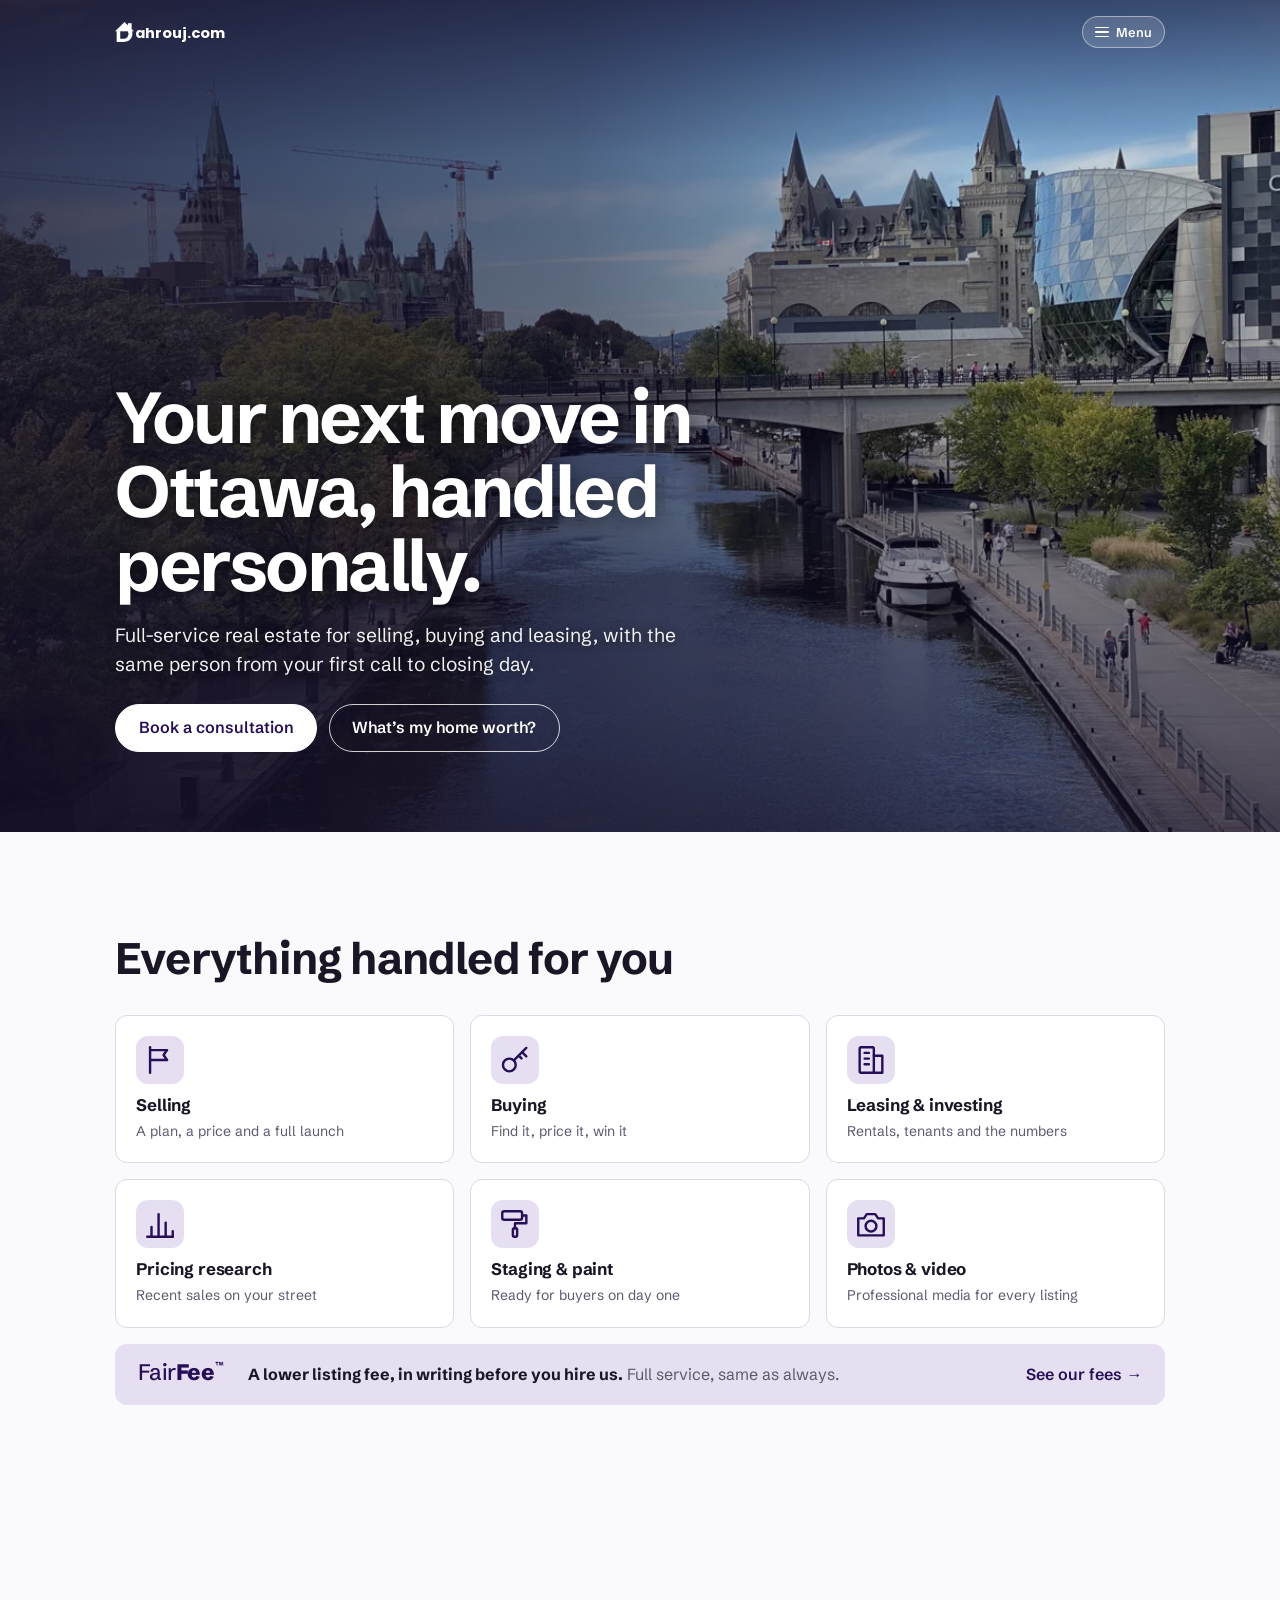
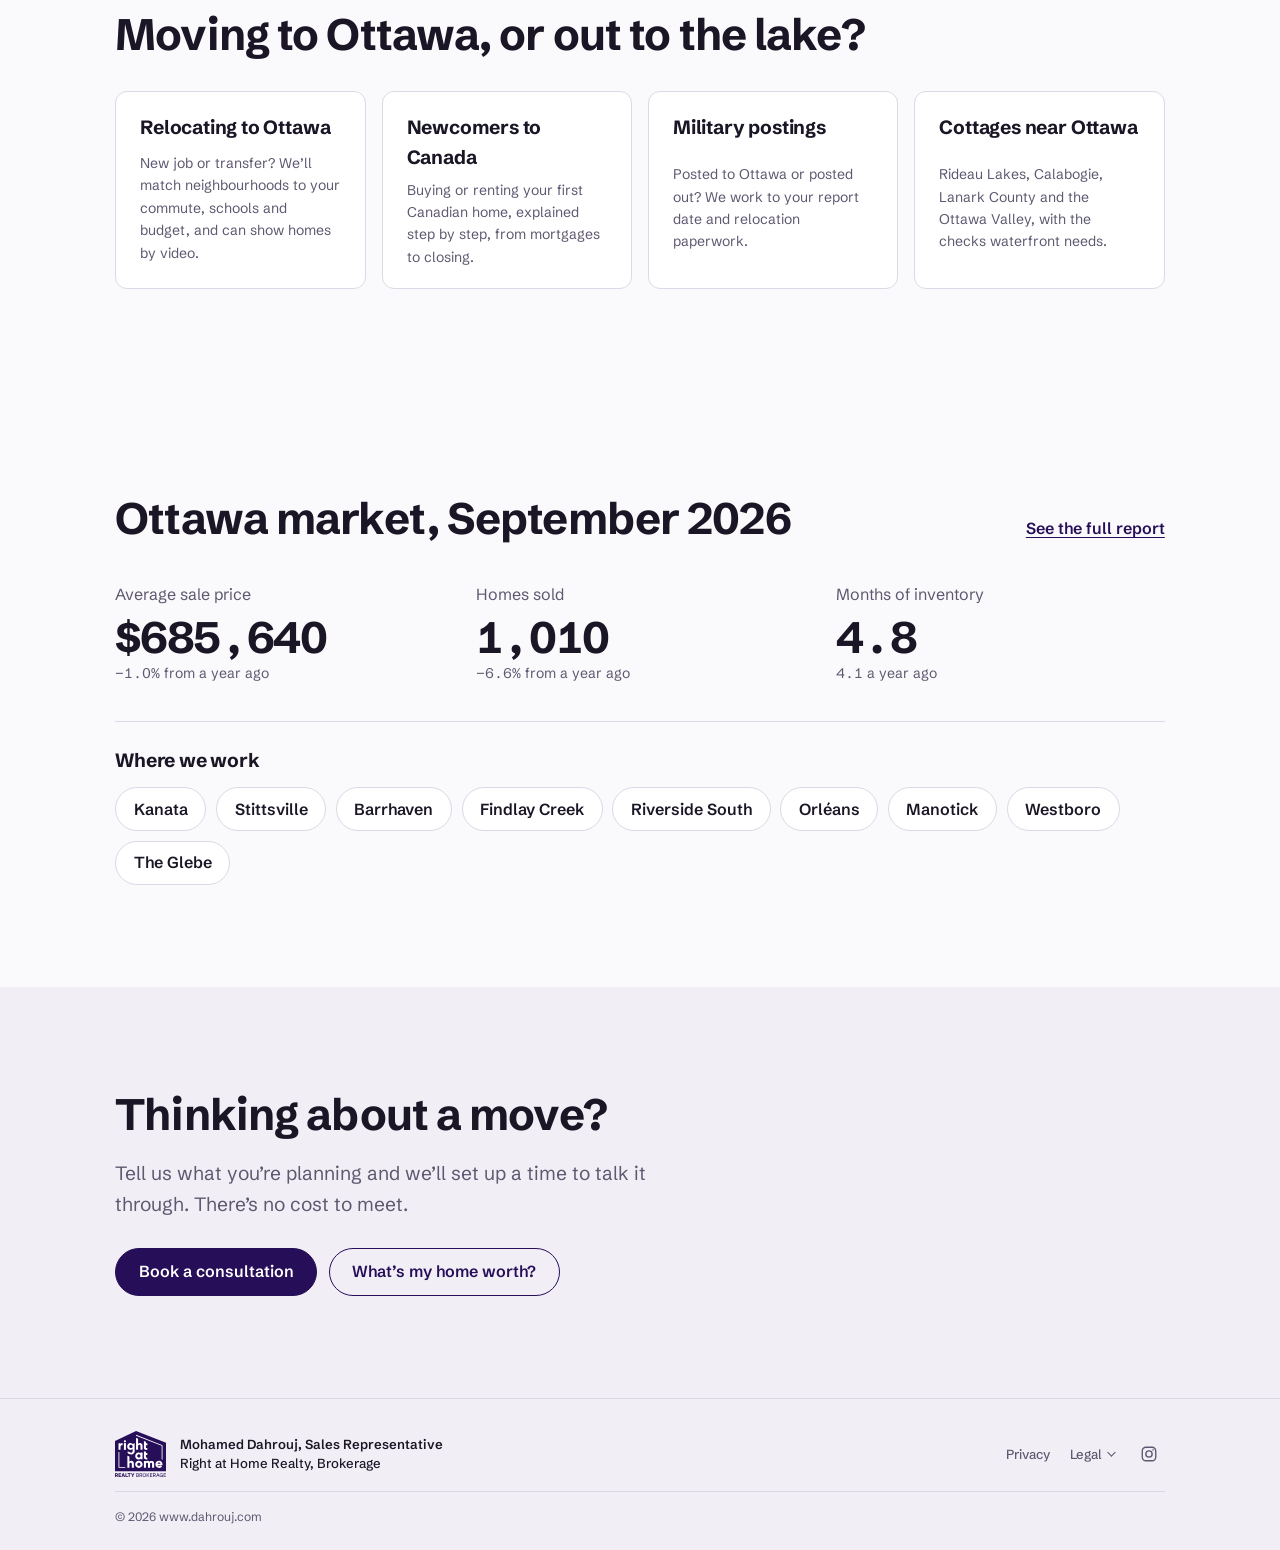
==== commit 462b9971: "Footer redesign: identity left, links right, copyright under a divider Co-Authored-By: Claude Opus 5" ====
--- a/index.html
+++ b/index.html
@@ -141,20 +141,18 @@
         <source srcset="assets/img/rahr-logo-white.svg" media="(prefers-color-scheme: dark)">
         <img class="rahr-logo" src="assets/img/rahr-logo.svg" alt="Right at Home Realty, Brokerage" width="85" height="77">
       </picture>
-      <div class="foot-id">
       <span class="brokerage-name"><span class="agent-name">Mohamed Dahrouj, Sales Representative</span><span>Right at Home Realty, Brokerage</span></span>
-    <div class="foot-meta">
-      <a class="social" href="https://www.instagram.com/dahroujrealestate" target="_blank" rel="noopener" aria-label="Instagram"><svg viewBox="0 0 24 24" aria-hidden="true"><rect x="3" y="3" width="18" height="18" rx="5"/><circle cx="12" cy="12" r="4.2"/><circle cx="17.4" cy="6.6" r="1.1" class="dot"/></svg></a>
-      <span>© <span class="year">2026</span> www.dahrouj.com</span>
+    </div>
+    <nav class="foot-meta" aria-label="Footer">
       <a class="foot-link" href="privacy.html">Privacy</a>
       <button class="foot-link legal-btn" type="button" aria-expanded="false" aria-controls="legal-text">Legal</button>
-    </div>
-      </div>
-    </div>
+      <a class="social" href="https://www.instagram.com/dahroujrealestate" target="_blank" rel="noopener" aria-label="Instagram"><svg viewBox="0 0 24 24" aria-hidden="true"><rect x="3" y="3" width="18" height="18" rx="5"/><circle cx="12" cy="12" r="4.2"/><circle cx="17.4" cy="6.6" r="1.1" class="dot"/></svg></a>
+    </nav>
     <div class="legal-text" id="legal-text">
       <p>Right at Home Realty, Brokerage, independently owned and operated, 14 Chamberlain Ave, Suite 101, Ottawa, ON K1S 1V9. Office 613-369-5199. Not intended to solicit buyers or sellers currently under contract with a brokerage.</p>
       <p>MLS®, Multiple Listing Service® and REALTOR® are trademarks controlled by the Canadian Real Estate Association. FairFee™ is a trademark of its owner.</p>
     </div>
+    <p class="foot-copy">© <span class="year">2026</span> www.dahrouj.com</p>
   </div>
 </footer>
 <nav class="callbar" aria-label="Call or text">
--- a/assets/css/site.css
+++ b/assets/css/site.css
@@ -452,37 +452,31 @@
 
 /* Footer */
 .foot { border-top: 1px solid var(--line); background: var(--paper-2); }
-.foot-row { display: flex; flex-wrap: wrap; align-items: center; gap: 0.75rem 1.5rem; padding-block: 1.25rem calc(1.25rem + env(safe-area-inset-bottom, 0px)); font-size: 0.82rem; color: var(--muted); }
-.brokerage { display: flex; gap: 0.9rem; align-items: center; margin-right: auto; }
-.foot-id { display: grid; gap: 0.15rem; text-align: left; }
-.brokerage-name { display: grid; gap: 0.1rem; color: var(--ink); line-height: 1.35; }
-.brokerage-name > span { font-weight: 600; }
-.agent-name { color: var(--ink); }
-.rahr-logo { width: 62px; height: auto; flex: none; }
-.foot-meta { display: flex; flex-wrap: wrap; align-items: center; gap: 0 0.35rem; }
-.legal-btn { border: 0; background: none; padding: 0; font: inherit; font-weight: 600; cursor: pointer; display: none; align-items: center; gap: 0.3rem; min-height: 32px; }
+.foot-row { display: grid; grid-template-columns: 1fr auto; align-items: center; gap: 0.9rem 2rem; padding-block: 2rem calc(1.5rem + env(safe-area-inset-bottom, 0px)); font-size: 0.82rem; color: var(--muted); }
+.brokerage { display: flex; gap: 0.85rem; align-items: center; }
+.brokerage picture { flex: none; display: block; line-height: 0; }
+.rahr-logo { height: 46px; width: auto; }
+.brokerage-name { display: grid; gap: 0.1rem; color: var(--ink); line-height: 1.35; text-align: left; font-weight: 500; }
+.agent-name { font-weight: 600; }
+.foot-meta { display: flex; align-items: center; gap: 1.25rem; }
+.foot-link { color: inherit; font-weight: 500; text-decoration: none; }
+.foot-link:hover { color: var(--brand); }
+.legal-btn { border: 0; background: none; padding: 0; font: inherit; font-weight: 500; cursor: pointer; display: none; align-items: center; gap: 0.3rem; min-height: 32px; }
 html.js .legal-btn { display: inline-flex; }
 .legal-btn::after { content: ""; width: 0.38rem; height: 0.38rem; border-right: 1.5px solid currentColor; border-bottom: 1.5px solid currentColor; transform: rotate(45deg) translateY(-2px); transition: transform 0.2s; }
 .legal-btn[aria-expanded="true"]::after { transform: rotate(-135deg) translateY(-1px); }
-.legal-text { flex-basis: 100%; order: 3; display: grid; gap: 0.5rem; line-height: 1.5; font-size: 0.78rem; }
+.legal-text { grid-column: 1 / -1; display: grid; gap: 0.5rem; line-height: 1.5; font-size: 0.78rem; text-align: left; }
 .legal-text p { margin: 0; }
 html.js .legal-text:not(.open) { display: none; }
-@media (max-width: 760px) {
-  .foot-row { flex-direction: column; justify-content: center; gap: 0.5rem; padding-block: 1.25rem 1rem; text-align: center; }
-  .brokerage { margin-right: 0; }
-  .legal-text { text-align: left; }
-  .foot-row { gap: 0.35rem; }
-  .foot-row { font-size: 0.76rem; }
-  .brokerage { gap: 0.7rem; }
-  .rahr-logo { width: 52px; }
-  .foot-meta { flex-wrap: nowrap; white-space: nowrap; gap: 0 0.25rem; }
-  .foot-link { margin-left: 0.45rem; }
-  .social { width: 28px; height: 28px; margin-left: -6px; }
-}
-.social { display: inline-flex; width: 32px; height: 32px; align-items: center; justify-content: center; border-radius: 50%; color: var(--muted); margin-left: -8px; }
+.foot-copy { grid-column: 1 / -1; justify-self: stretch; margin: 0; padding-top: 0.9rem; border-top: 1px solid var(--line); font-size: 0.76rem; }
+.social { display: inline-flex; width: 32px; height: 32px; align-items: center; justify-content: center; border-radius: 50%; color: var(--muted); }
 .social:hover { color: var(--brand); background: var(--brand-soft); }
 .social svg { width: 18px; height: 18px; fill: none; stroke: currentColor; stroke-width: 1.8; }
 .social svg .dot { fill: currentColor; stroke: none; }
+@media (max-width: 760px) {
+  .foot-row { grid-template-columns: 1fr; justify-items: center; text-align: center; gap: 1rem; padding-block: 1.75rem 1rem; }
+  .brokerage-name { font-size: 0.82rem; }
+}
 
 /* Icons added Oct 2026 */
 .topic-head { display: flex; align-items: center; gap: 0.9rem; }
@@ -497,8 +491,6 @@
 .tab-ico { width: 18px; height: 18px; flex: none; fill: none; stroke: currentColor; stroke-width: 1.8; stroke-linecap: round; stroke-linejoin: round; }
 .tabs.calc-tabs button { display: inline-flex; align-items: center; justify-content: center; gap: 0.45rem; }
 @media (max-width: 520px) { .tabs.calc-tabs button { flex-direction: column; gap: 0.25rem; padding-block: 0.55rem; font-size: var(--step--1); border-radius: 18px; } .tabs.calc-tabs { border-radius: 22px; } }
-.foot-link { color: inherit; font-weight: 600; text-decoration: none; margin-left: 0.6rem; }
-.foot-link:hover { color: var(--brand); }
 .form-privacy { margin: 0; font-size: var(--step--1); color: var(--muted); }
 .form-privacy a { color: inherit; }
 .prose { max-width: 44rem; display: grid; gap: 0.9rem; padding-bottom: 4rem; }
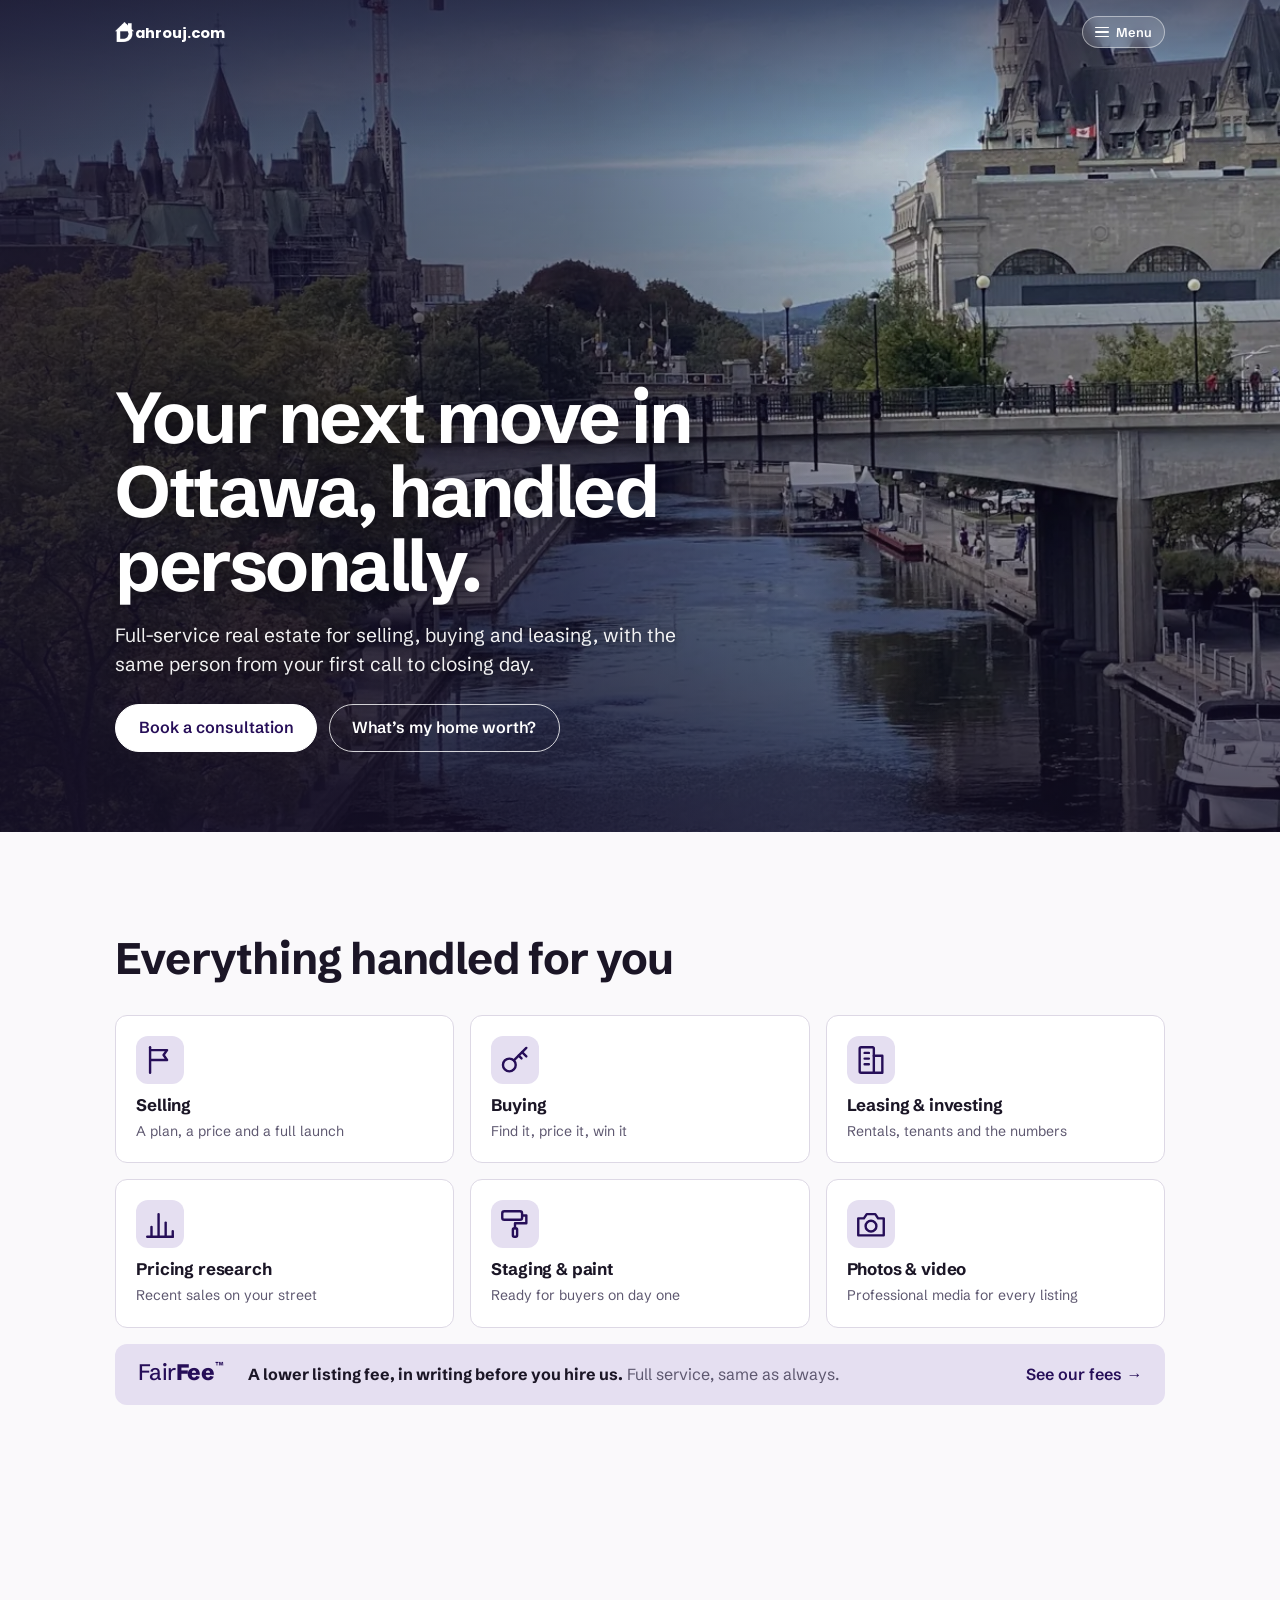
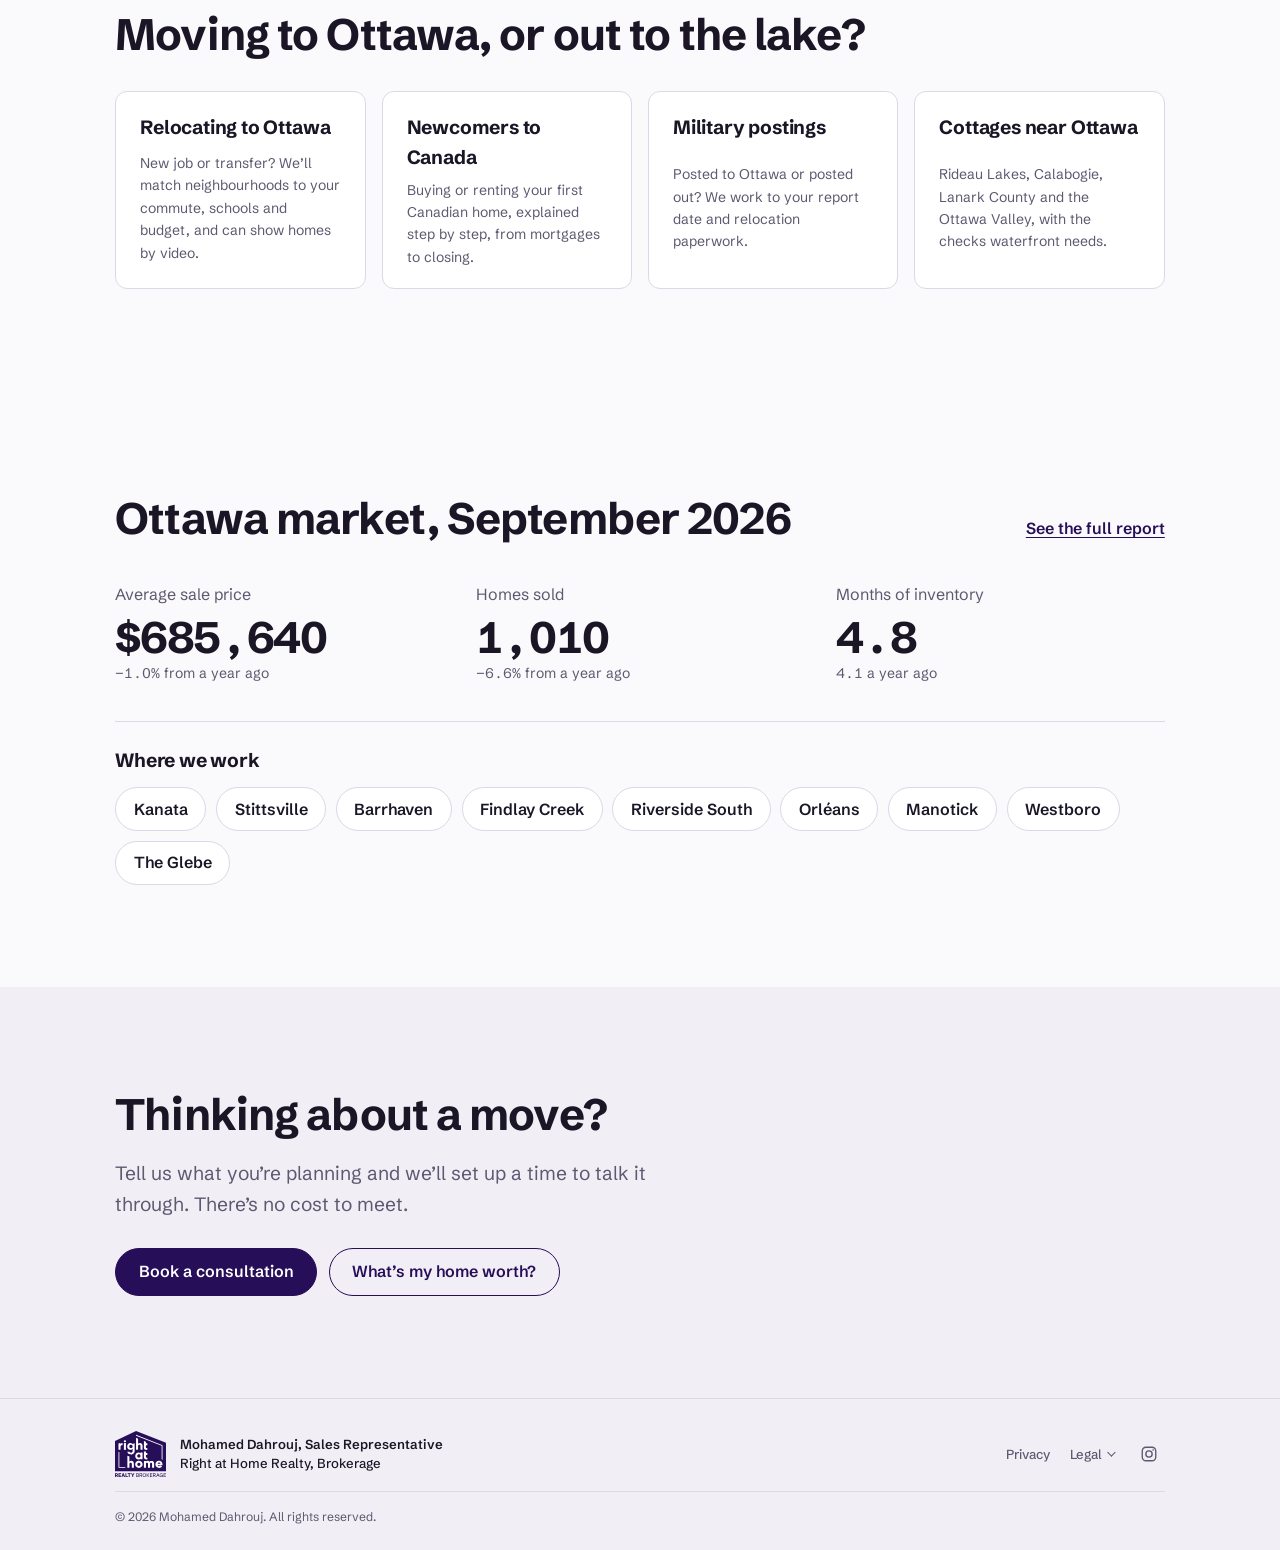
==== commit 8a292364: "Footer: copyright line reads '© 2026 Mohamed Dahrouj. All rights reserved.' Co-Authored-By: Claude O" ====
--- a/index.html
+++ b/index.html
@@ -152,7 +152,7 @@
       <p>Right at Home Realty, Brokerage, independently owned and operated, 14 Chamberlain Ave, Suite 101, Ottawa, ON K1S 1V9. Office 613-369-5199. Not intended to solicit buyers or sellers currently under contract with a brokerage.</p>
       <p>MLS®, Multiple Listing Service® and REALTOR® are trademarks controlled by the Canadian Real Estate Association. FairFee™ is a trademark of its owner.</p>
     </div>
-    <p class="foot-copy">© <span class="year">2026</span> www.dahrouj.com</p>
+    <p class="foot-copy">© <span class="year">2026</span> Mohamed Dahrouj. All rights reserved.</p>
   </div>
 </footer>
 <nav class="callbar" aria-label="Call or text">
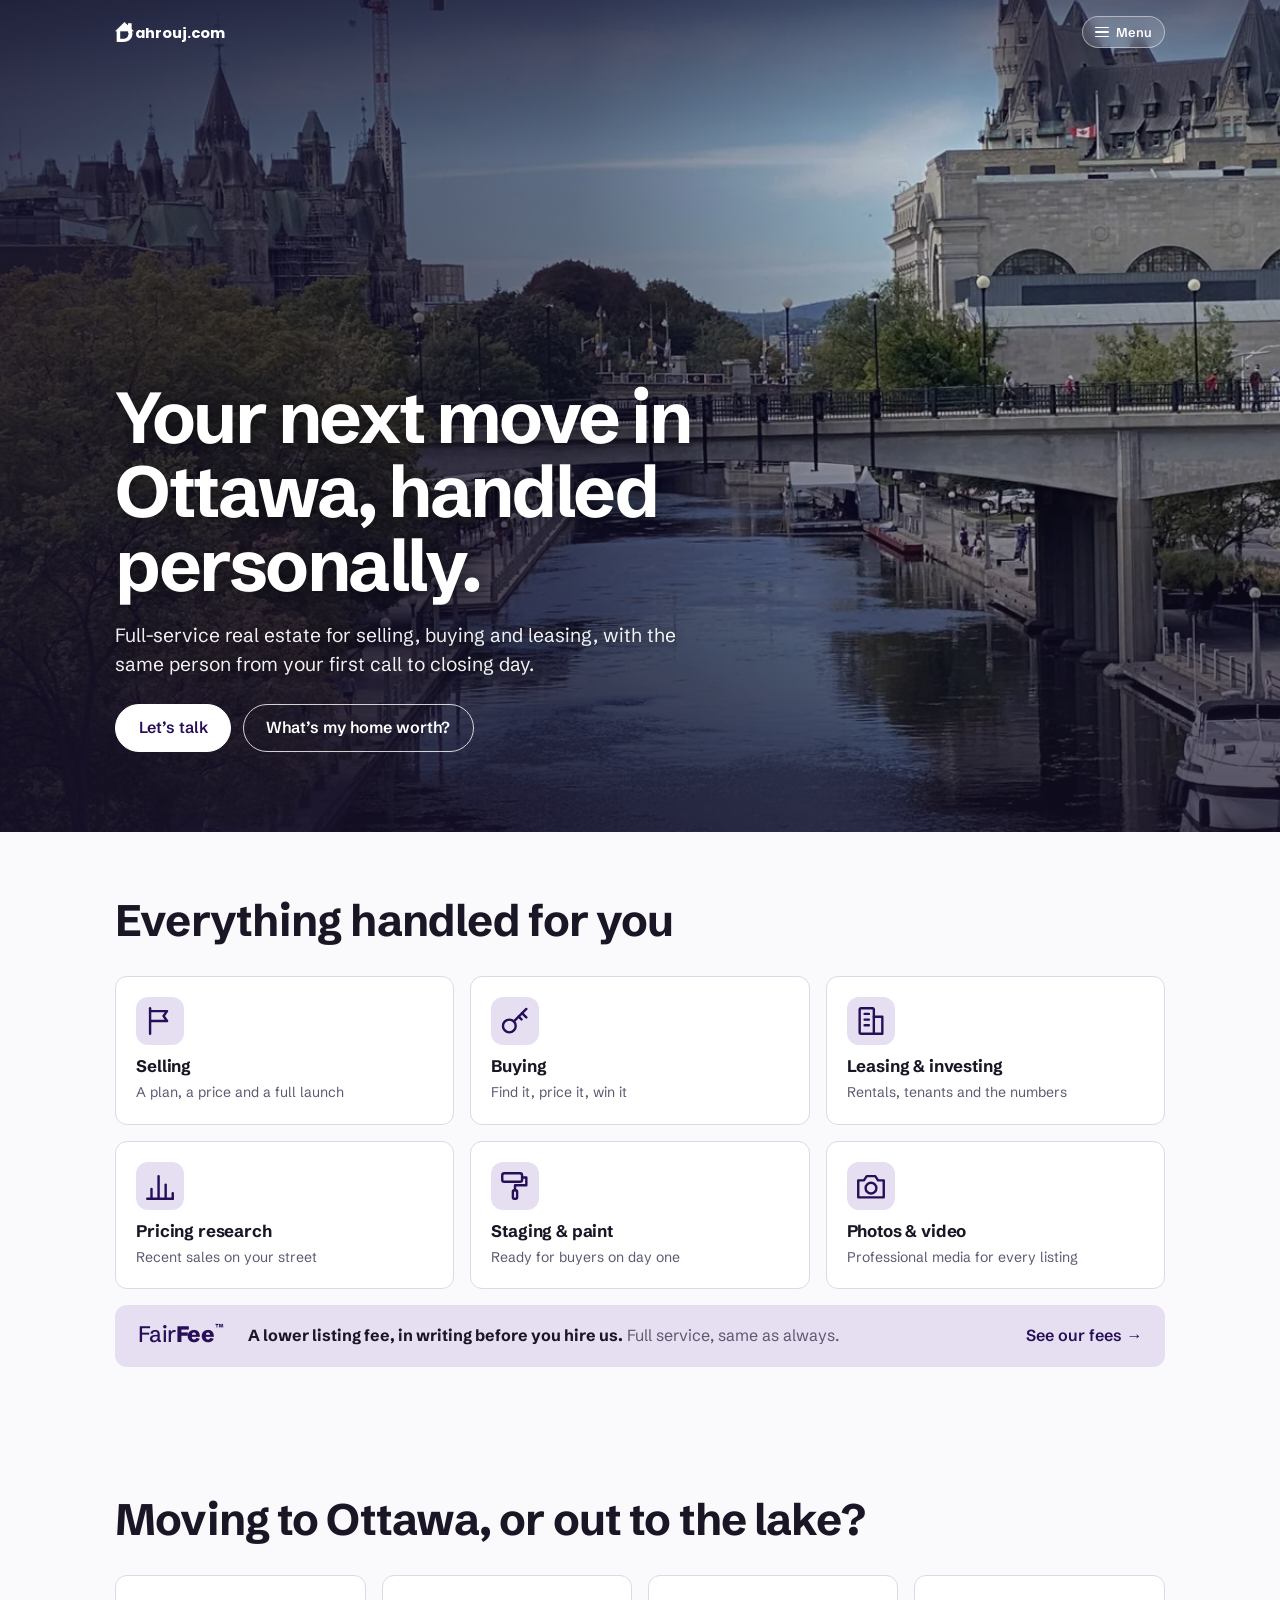
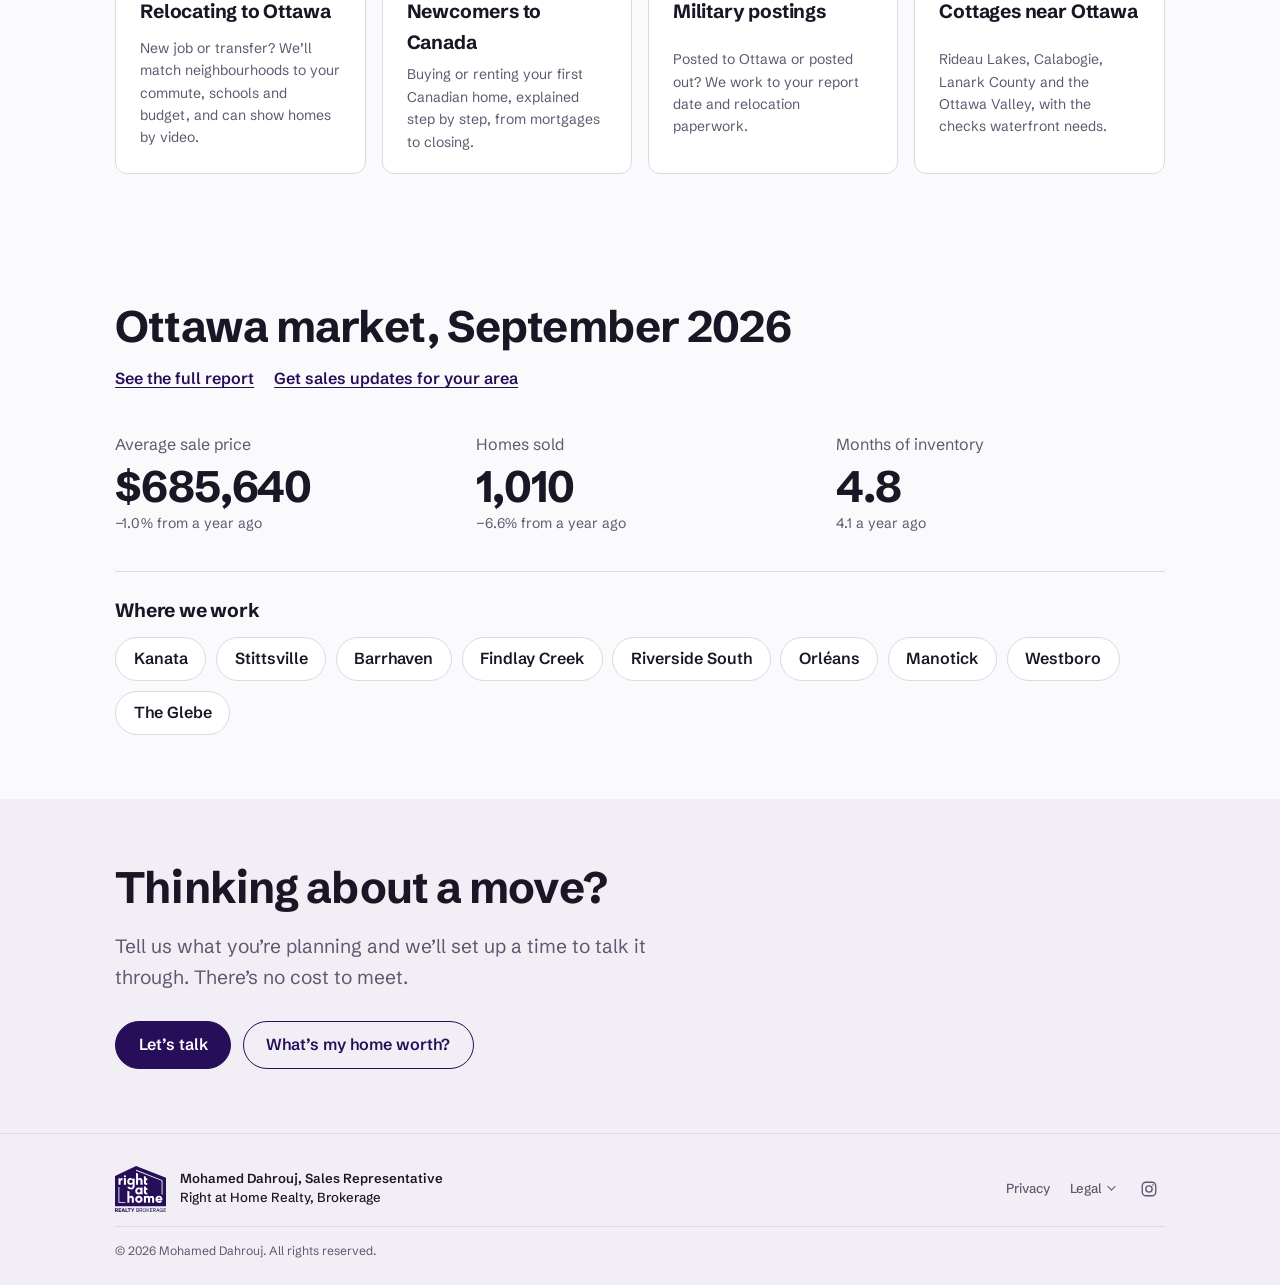
==== commit 8fb28aa5: "Visual market report, neighbourhood sales updates, friendlier contact wording - Ottawa Market: KPI t" ====
--- a/index.html
+++ b/index.html
@@ -10,7 +10,14 @@
   <meta property="og:type" content="website">
   <meta property="og:title" content="Ottawa Real Estate, Handled Personally">
   <meta property="og:description" content="Full-service Ottawa real estate agent with Right at Home Realty, Brokerage. Personal help selling, buying and leasing, relocating to Ottawa, newcomers to Canada, military postings and cottages near Ottawa.">
-  <meta property="og:image" content="https://www.dahrouj.com/assets/img/hero-canal-1400.webp">
+  <meta property="og:image" content="https://www.dahrouj.com/assets/img/share/home.jpg">
+  <meta property="og:image:type" content="image/jpeg">
+  <meta property="og:image:width" content="1200">
+  <meta property="og:image:height" content="630">
+  <meta property="og:image:alt" content="Rideau Canal in downtown Ottawa with the words: Your next move in Ottawa, handled personally">
+  <meta property="og:site_name" content="dahrouj.com">
+  <meta property="og:locale" content="en_CA">
+  <meta name="twitter:card" content="summary_large_image">
   <link rel="icon" href="assets/img/favicon-32x32.png">
   <link rel="apple-touch-icon" href="assets/img/apple-touch-icon.png">
   <link rel="preload" href="assets/fonts/schibsted-grotesk-latin-400-normal.woff2" as="font" type="font/woff2" crossorigin>
@@ -67,7 +74,7 @@
       <div class="hero-text">
         <h1>Your next move in Ottawa, handled personally.</h1>
         <p class="lede">Full-service real estate for selling, buying and leasing, with the same person from your first call to closing day.</p>
-        <div class="actions"><a class="btn btn-light" href="contact.html">Book a consultation</a><a class="btn btn-ghost-light" href="home-value.html">What’s my home worth?</a></div>
+        <div class="actions"><a class="btn btn-light" href="contact.html">Let’s talk</a><a class="btn btn-ghost-light" href="home-value.html">What’s my home worth?</a></div>
       </div>
     </div>
   </section>
@@ -102,7 +109,7 @@
   <section class="wrap section snapshot">
     <div class="split-head">
       <h2>Ottawa market, <span data-stat="label">September 2026</span></h2>
-      <a class="link" href="market.html">See the full report</a>
+      <span class="snap-links"><a class="link" href="market.html">See the full report</a><a class="link" href="market.html#alerts">Get sales updates for your area</a></span>
     </div>
     <dl class="figures">
       <div><dt>Average sale price</dt><dd data-stat="averagePrice">$685,640</dd><dd class="sub" data-stat="averagePriceChange">−1.0% from a year ago</dd></div>
@@ -129,7 +136,7 @@
     <div class="wrap section closing">
       <h2>Thinking about a move?</h2>
       <p>Tell us what you’re planning and we’ll set up a time to talk it through. There’s no cost to meet.</p>
-      <div class="actions"><a class="btn" href="contact.html">Book a consultation</a><a class="btn btn-quiet" href="home-value.html">What’s my home worth?</a></div>
+      <div class="actions"><a class="btn" href="contact.html">Let’s talk</a><a class="btn btn-quiet" href="home-value.html">What’s my home worth?</a></div>
     </div>
   </section>
 </main>
--- a/assets/css/site.css
+++ b/assets/css/site.css
@@ -34,7 +34,7 @@
   --step-2: 1.5rem;
   --step-3: clamp(1.9rem, 1.4rem + 2vw, 2.75rem);
   --step-4: clamp(2.5rem, 1.6rem + 4vw, 4.5rem);
-  --space: clamp(4rem, 8vw, 7rem);
+  --space: clamp(2.5rem, 5vw, 4.25rem);
   --radius: 12px;
   color-scheme: light;
 }
@@ -161,7 +161,7 @@
 }
 @media (max-width: 600px) {
   .actions .btn { flex: 1 1 100%; }
-  .hero { min-height: calc(100svh - 63px - env(safe-area-inset-bottom, 0px)); padding: 6rem 16px 2rem; }
+  .hero { min-height: 100vh; min-height: 100svh; padding: 6rem 16px calc(2rem + env(safe-area-inset-bottom, 0px)); }
 }
 
 .services { display: grid; grid-template-columns: repeat(auto-fit, minmax(17rem, 1fr)); gap: 3rem; margin-top: 3rem; }
@@ -176,7 +176,7 @@
 .figures { margin: 2.5rem 0 0; display: grid; grid-template-columns: repeat(auto-fit, minmax(14rem, 1fr)); gap: 2rem; }
 .figures div { display: grid; gap: 0.3rem; }
 .figures dt { color: var(--muted); }
-.figures dd { margin: 0; font-size: var(--step-3); font-weight: 700; letter-spacing: -0.03em; font-variant-numeric: tabular-nums; line-height: 1.1; }
+.figures dd { margin: 0; font-size: var(--step-3); font-weight: 700; letter-spacing: -0.03em; line-height: 1.1; }
 .figures dd.sub { font-size: var(--step--1); font-weight: 400; letter-spacing: 0; color: var(--muted); }
 
 .closing { display: grid; gap: 1.25rem; justify-items: start; }
@@ -258,7 +258,7 @@
 .area { display: grid; gap: 0.6rem; align-content: start; padding-top: 1.1rem; border-top: 2px solid var(--ink); }
 .area-region { font-size: var(--step--1); color: var(--brand); font-weight: 600; }
 .area-top { display: flex; flex-wrap: wrap; justify-content: space-between; align-items: baseline; gap: 0.25rem 1rem; }
-.area-metric { font-size: 0.8rem; color: var(--muted); font-variant-numeric: tabular-nums; padding: 0.15rem 0.6rem; border-radius: 999px; background: var(--paper-2); }
+.area-metric { font-size: 0.8rem; color: var(--muted); padding: 0.15rem 0.6rem; border-radius: 999px; background: var(--paper-2); }
 .area p:not(.area-region) { color: var(--muted); }
 .area .area-homes { color: var(--ink); font-size: var(--step--1); }
 
@@ -283,7 +283,7 @@
 .results { margin: 0.5rem 0 0; display: grid; }
 .results div { display: flex; justify-content: space-between; align-items: baseline; gap: 1rem; padding-block: 0.6rem; border-bottom: 1px solid var(--line); }
 .results dt { color: var(--muted); }
-.results dd { margin: 0; font-weight: 600; font-variant-numeric: tabular-nums; text-align: right; }
+.results dd { margin: 0; font-weight: 600; text-align: right; }
 .results .total { border-bottom: 0; padding-top: 0.9rem; }
 .results .total dt { color: var(--ink); font-weight: 600; }
 .results .total dd { font-size: var(--step-2); font-weight: 700; color: var(--brand); letter-spacing: -0.02em; }
@@ -298,6 +298,9 @@
 .addr-list { position: absolute; top: 100%; left: 0; right: 0; z-index: 10; margin: 0.25rem 0 0; padding: 0.3rem; list-style: none; background: var(--field); border: 1px solid var(--line); border-radius: 10px; box-shadow: 0 8px 24px color-mix(in srgb, var(--ink) 14%, transparent); }
 .addr-list li { padding: 0.6rem 0.7rem; border-radius: 6px; cursor: pointer; font-size: var(--step--1); }
 .addr-list li:hover, .addr-list li[aria-selected="true"] { background: var(--brand-soft); }
+.addr-list li.addr-attrib { cursor: default; padding: 0.4rem 0.7rem 0.2rem; font-size: 0.7rem; color: var(--muted); }
+.addr-list li.addr-attrib:hover { background: none; }
+.addr-attrib a { color: inherit; }
 
 /* Office map: a simplified, theme-aware SVG drawn from OpenStreetMap data */
 .office-map { margin: 1rem 0 0; display: grid; gap: 0.75rem; }
@@ -356,18 +359,24 @@
 /* Call or text bar (phones) */
 .callbar { display: none; }
 @media (max-width: 760px) {
-  .callbar { display: grid; grid-template-columns: 1fr 1fr; gap: 0.5rem; position: fixed; left: 0; right: 0; bottom: 0; z-index: 20;
-    padding: 0.5rem 16px calc(0.5rem + env(safe-area-inset-bottom, 0px)); background: color-mix(in srgb, var(--paper) 94%, transparent); backdrop-filter: blur(8px); -webkit-backdrop-filter: blur(8px); border-top: 1px solid var(--line); }
-  .callbar a { display: flex; align-items: center; justify-content: center; gap: 0.5rem; min-height: 46px; border-radius: 999px; background: var(--brand); color: var(--brand-ink); font-weight: 600; text-decoration: none; }
-  .callbar a + a { background: var(--field); color: var(--brand); border: 1px solid var(--brand); }
-  .callbar svg { width: 18px; height: 18px; fill: none; stroke: currentColor; stroke-width: 1.8; stroke-linejoin: round; }
-  .foot { padding-bottom: calc(63px + env(safe-area-inset-bottom, 0px)); }
+  /* Compact floating Call / Text buttons; hidden at the top of the page and while typing */
+  .callbar { display: flex; gap: 0.4rem; position: fixed; left: 50%; bottom: calc(12px + env(safe-area-inset-bottom, 0px)); z-index: 20; transform: translateX(-50%);
+    padding: 0.3rem; border-radius: 999px; background: color-mix(in srgb, var(--paper) 90%, transparent); backdrop-filter: blur(8px); -webkit-backdrop-filter: blur(8px);
+    border: 1px solid var(--line); box-shadow: 0 6px 20px color-mix(in srgb, var(--ink) 14%, transparent); transition: transform 0.25s ease, opacity 0.25s ease; }
+  html.js .callbar.is-hidden { transform: translate(-50%, calc(100% + 24px)); opacity: 0; pointer-events: none; }
+  .callbar a { display: flex; align-items: center; justify-content: center; gap: 0.4rem; min-height: 40px; padding: 0 1.15rem; border-radius: 999px; border: 1px solid var(--brand); color: var(--brand); background: transparent; font-weight: 600; font-size: 0.95rem; text-decoration: none; }
+  .callbar a:first-child { background: var(--brand-soft); }
+  .callbar svg { width: 17px; height: 17px; fill: none; stroke: currentColor; stroke-width: 1.8; stroke-linejoin: round; }
+  body:has(.callbar) .foot { padding-bottom: calc(64px + env(safe-area-inset-bottom, 0px)); }
+}
+@media (max-width: 760px) and (prefers-reduced-motion: reduce) {
+  .callbar { transition: none; }
 }
 #mk-summary { font-size: 1.05rem; line-height: 1.6; max-width: 44rem; }
 .market-grid { display: grid; grid-template-columns: minmax(0, 1.25fr) minmax(0, 0.75fr); gap: 3rem; align-items: start; padding-bottom: 2rem; }
 @media (max-width: 860px) { .market-grid { grid-template-columns: 1fr; } }
 .table-wrap { overflow-x: auto; }
-.stats { width: 100%; border-collapse: collapse; font-variant-numeric: tabular-nums; }
+.stats { width: 100%; border-collapse: collapse; }
 .stats th, .stats td { padding: 0.7rem 0.5rem; text-align: right; border-bottom: 1px solid var(--line); white-space: nowrap; }
 .stats th:first-child, .stats td:first-child { text-align: left; padding-left: 0; white-space: normal; }
 .stats thead th { font-size: var(--step--1); color: var(--muted); font-weight: 600; border-bottom: 1.5px solid var(--ink); }
@@ -376,13 +385,13 @@
 .types { display: grid; gap: 1.1rem; }
 .bars { list-style: none; margin: 0; padding: 0; display: grid; gap: 1.1rem; }
 .bars li { display: grid; gap: 0.3rem; }
-.bar-head { display: flex; justify-content: space-between; gap: 1rem; font-variant-numeric: tabular-nums; }
+.bar-head { display: flex; justify-content: space-between; gap: 1rem; }
 .bar-head > span:last-child { font-weight: 700; }
 .bar-head > span:first-child { display: inline-flex; align-items: center; gap: 0.5rem; }
 .type-ico { width: 20px; height: 20px; flex: none; fill: none; stroke: var(--brand); stroke-width: 1.7; stroke-linecap: round; stroke-linejoin: round; }
 .bar-track { height: 8px; background: var(--brand-soft); border-radius: 99px; overflow: hidden; }
 .bar-fill { height: 100%; background: var(--brand); border-radius: 99px; }
-.bar-change { font-size: var(--step--1); color: var(--muted); font-variant-numeric: tabular-nums; }
+.bar-change { font-size: var(--step--1); color: var(--muted); }
 .source { font-size: var(--step--1); color: var(--muted); padding-bottom: 1rem; }
 
 /* Contact */
@@ -437,17 +446,17 @@
 .price-input label { display: block; margin-bottom: 0.4rem; }
 .price-row { display: flex; align-items: center; gap: 1rem; flex-wrap: wrap; }
 .price-row input[type="range"] { flex: 1 1 12rem; accent-color: var(--brand); min-height: 32px; padding: 0; border: 0; background: transparent; }
-.price-row output { font-size: var(--step-2); font-weight: 700; font-variant-numeric: tabular-nums; min-width: 8ch; }
+.price-row output { font-size: var(--step-2); font-weight: 700; min-width: 8ch; }
 .panel { display: grid; gap: 1.25rem; }
 .ledger { margin: 0; display: grid; }
 .ledger div { display: flex; justify-content: space-between; align-items: baseline; gap: 1rem; padding-block: 0.6rem; border-bottom: 1px solid var(--line); }
 .ledger dt { color: var(--muted); }
 .ledger dt span { white-space: nowrap; }
-.ledger dd { margin: 0; font-variant-numeric: tabular-nums; font-weight: 600; white-space: nowrap; }
+.ledger dd { margin: 0; font-weight: 600; white-space: nowrap; }
 .ledger .total dt, .ledger .total dd { color: var(--ink); font-weight: 700; }
 .keep { display: flex; flex-wrap: wrap; align-items: baseline; gap: 0.25rem 0.75rem; }
 .keep-label { font-weight: 600; }
-.keep strong { font-size: var(--step-3); letter-spacing: -0.03em; font-variant-numeric: tabular-nums; color: var(--brand); }
+.keep strong { font-size: var(--step-3); letter-spacing: -0.03em; color: var(--brand); }
 .keep-small { flex-basis: 100%; color: var(--muted); font-size: var(--step--1); }
 
 /* Footer */
@@ -499,3 +508,68 @@
 .prose p, .prose ul { margin: 0; color: var(--muted); }
 .prose ul { padding-left: 1.2rem; display: grid; gap: 0.4rem; }
 .prose strong { color: var(--ink); }
+.page-head .updated { margin-top: -0.6rem; }
+
+/* Ottawa Market: visual report */
+.mk-summary { max-width: 46rem; }
+.mk-section { padding-top: 2rem; }
+.kpis { margin: 0; display: grid; grid-template-columns: repeat(4, minmax(0, 1fr)); gap: 1rem; }
+.kpi { display: grid; gap: 0.35rem; align-content: start; padding: 1.1rem 1.2rem; border-radius: var(--radius); background: var(--field); border: 1px solid var(--line); }
+.kpi dt { display: flex; align-items: center; gap: 0.5rem; color: var(--muted); font-size: var(--step--1); font-weight: 600; }
+.kpi dd { margin: 0; }
+.kpi-val { font-size: var(--step-2); font-weight: 700; letter-spacing: -0.03em; line-height: 1.1; }
+.mk-ico { width: 20px; height: 20px; flex: none; fill: none; stroke: var(--brand); stroke-width: 1.7; stroke-linecap: round; stroke-linejoin: round; }
+.chg { display: inline-flex; align-items: center; gap: 0.25rem; font-size: var(--step--1); color: var(--muted); }
+.chg-ico { width: 14px; height: 14px; fill: none; stroke: currentColor; stroke-width: 2.2; stroke-linecap: round; stroke-linejoin: round; }
+.vh { position: absolute; width: 1px; height: 1px; overflow: hidden; clip: rect(0 0 0 0); white-space: nowrap; }
+.mk-grid { display: grid; grid-template-columns: repeat(2, minmax(0, 1fr)); gap: 1rem; padding-top: 1rem; align-items: start; }
+.mk-card { display: grid; gap: 0.9rem; align-content: start; padding: 1.4rem; border-radius: var(--radius); background: var(--field); border: 1px solid var(--line); }
+.mk-wide { grid-column: 1 / -1; }
+.mk-big { margin: 0; font-size: var(--step-3); font-weight: 700; letter-spacing: -0.03em; line-height: 1; color: var(--brand); }
+.mk-big span { font-size: var(--step-0); font-weight: 500; letter-spacing: 0; color: var(--muted); }
+.meter { display: grid; gap: 0.4rem; padding-top: 0.4rem; }
+.meter-track { position: relative; height: 14px; display: grid; grid-template-columns: 50% 25% 25%; gap: 2px; }
+.zone { border-radius: 4px; background: color-mix(in srgb, var(--brand) 14%, var(--field)); }
+.zone.z2 { background: color-mix(in srgb, var(--brand) 26%, var(--field)); }
+.zone.z3 { background: color-mix(in srgb, var(--brand) 14%, var(--field)); }
+.meter-now, .meter-last { position: absolute; top: 50%; width: 22px; height: 22px; border-radius: 50%; transform: translate(-50%, -50%); }
+.meter-now { background: var(--brand); border: 3px solid var(--field); box-shadow: 0 0 0 1px var(--brand); }
+.meter-last { width: 14px; height: 14px; background: var(--field); border: 2px solid var(--muted); }
+.meter-zones { display: grid; grid-template-columns: 50% 25% 25%; font-size: 0.78rem; color: var(--muted); font-weight: 600; text-align: center; }
+.meter-axis { position: relative; height: 1rem; font-size: 0.72rem; color: var(--muted); }
+.meter-axis span { position: absolute; transform: translateX(-50%); white-space: nowrap; }
+.meter-axis span:first-child { transform: none; } .meter-axis span:last-child { transform: translateX(-100%); }
+.meter-key { margin: 0; display: flex; flex-wrap: wrap; align-items: center; gap: 0.4rem; font-size: 0.78rem; color: var(--muted); }
+.key-now, .key-last { display: inline-block; width: 12px; height: 12px; border-radius: 50%; background: var(--brand); }
+.key-last { background: var(--field); border: 2px solid var(--muted); margin-left: 0.6rem; }
+.tbars { list-style: none; margin: 0; padding: 0; display: grid; gap: 1rem; }
+.tbars li { display: grid; gap: 0.35rem; }
+.tbar-head { display: flex; justify-content: space-between; align-items: baseline; gap: 1rem; }
+.tbar-name { display: inline-flex; align-items: center; gap: 0.5rem; font-weight: 600; }
+.tbar-val { font-weight: 700; }
+.tbar { height: 12px; border-radius: 4px; background: var(--paper-2); }
+.tbar span { display: block; height: 100%; border-radius: 4px; background: var(--brand); }
+.paces { display: grid; grid-template-columns: repeat(2, minmax(0, 1fr)); gap: 1.5rem 2.5rem; }
+.pace { display: grid; gap: 0.5rem; }
+.pace-label { margin: 0; display: flex; align-items: center; gap: 0.5rem; font-weight: 600; }
+.pace-row { display: grid; grid-template-columns: 4.6rem 1fr auto; align-items: center; gap: 0.75rem; }
+.pace-row > :last-child { min-width: 4.2rem; text-align: right; }
+.pace-year { font-size: var(--step--1); color: var(--muted); }
+.pace-bar { height: 12px; border-radius: 4px; background: var(--brand); justify-self: start; }
+.pace-bar.last { background: color-mix(in srgb, var(--muted) 45%, var(--field)); }
+.mk-table { margin-top: 1.25rem; }
+.mk-table .table-wrap { margin-top: 0.5rem; }
+.source a { color: inherit; }
+@media (max-width: 900px) { .kpis { grid-template-columns: repeat(2, minmax(0, 1fr)); } .mk-grid, .paces { grid-template-columns: 1fr; } }
+@media (max-width: 420px) { .kpi { padding: 0.9rem; } .kpi dt { font-size: 0.78rem; } }
+
+/* Neighbourhood sales updates */
+.alerts { display: grid; grid-template-columns: minmax(0, 0.9fr) minmax(0, 1.1fr); gap: 1.5rem 3rem; align-items: start; border-top: 1px solid var(--line); }
+.alerts-copy { display: grid; gap: 0.8rem; }
+.alerts-copy p { margin: 0; color: var(--muted); }
+.alerts-copy .fine a { color: var(--brand); font-weight: 600; }
+.alerts-form { display: grid; gap: 1rem; padding: 1.4rem; border-radius: var(--radius); border: 1px solid var(--line); background: var(--field); }
+.consent { align-items: flex-start; font-size: var(--step--1); color: var(--muted); line-height: 1.45; }
+.consent input { margin-top: 0.2rem; flex: none; }
+.snap-links { display: inline-flex; flex-wrap: wrap; gap: 0.5rem 1.25rem; }
+@media (max-width: 860px) { .alerts { grid-template-columns: 1fr; } }
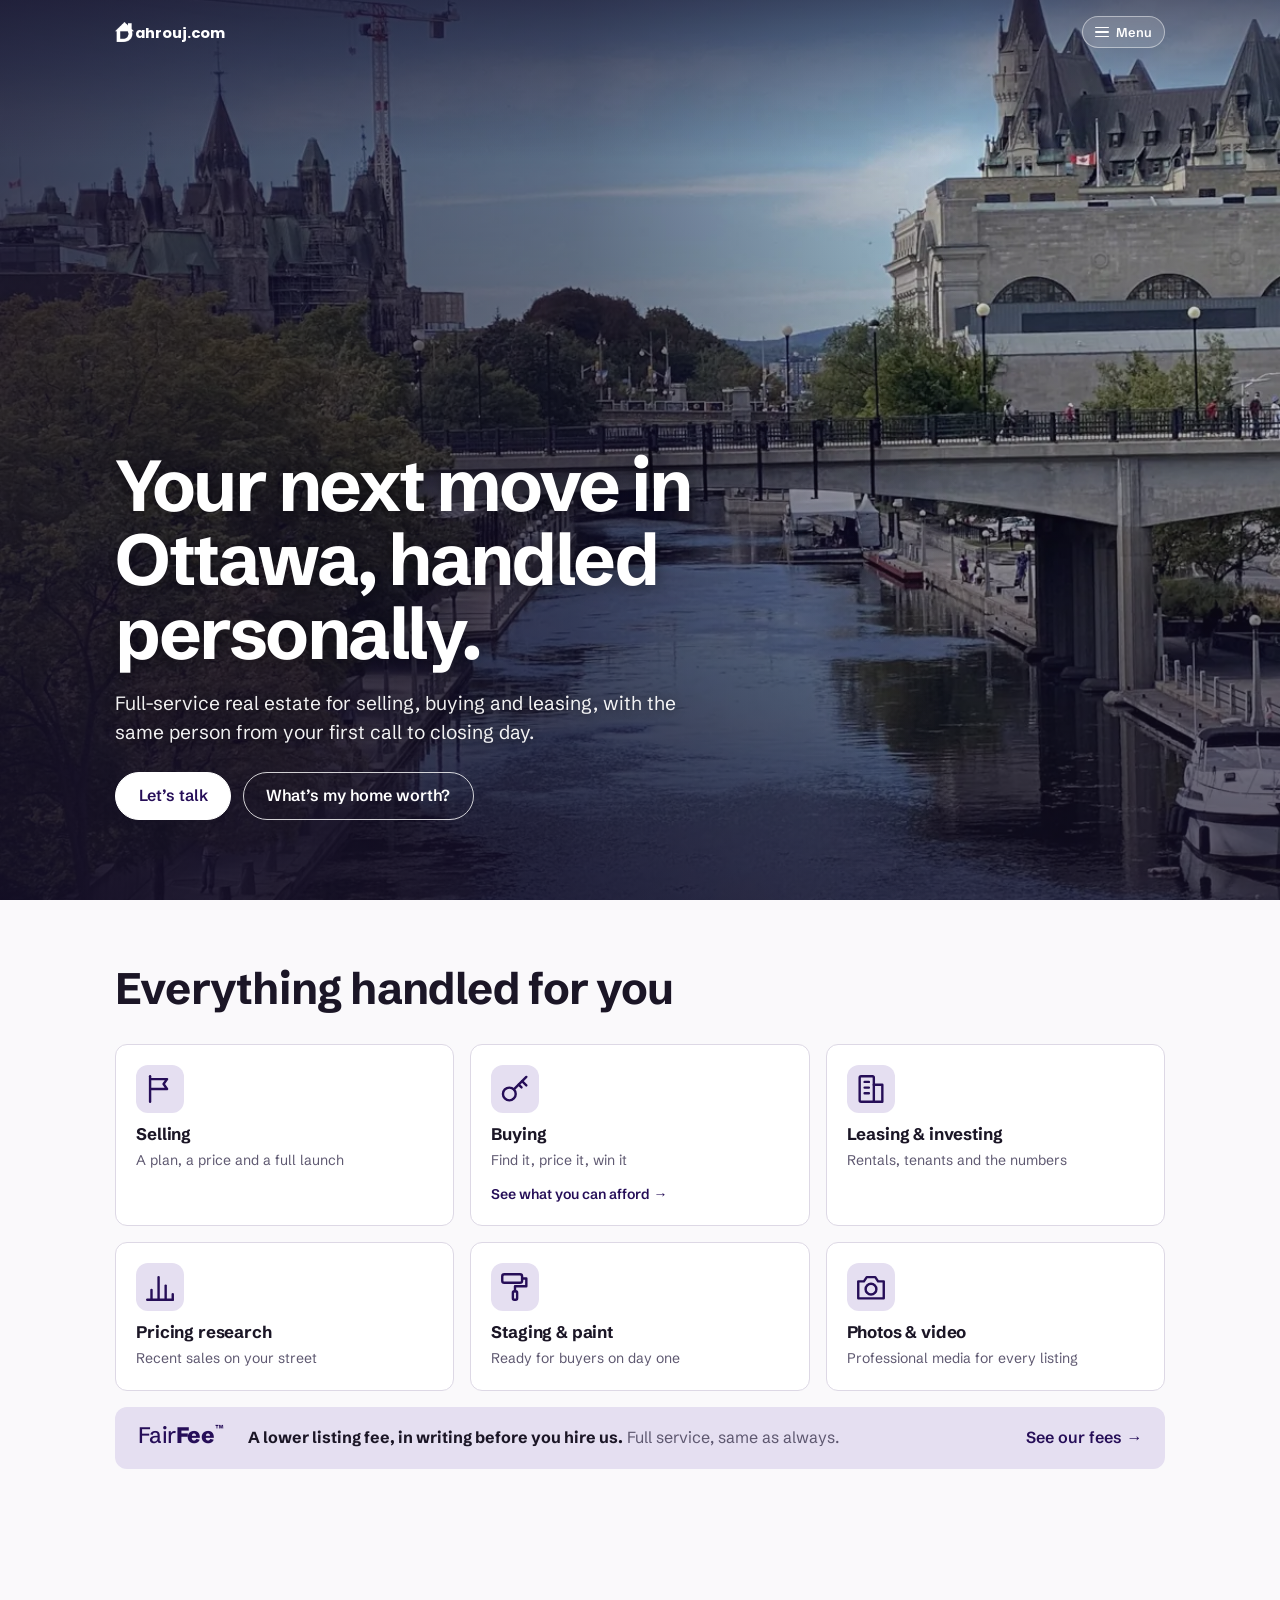
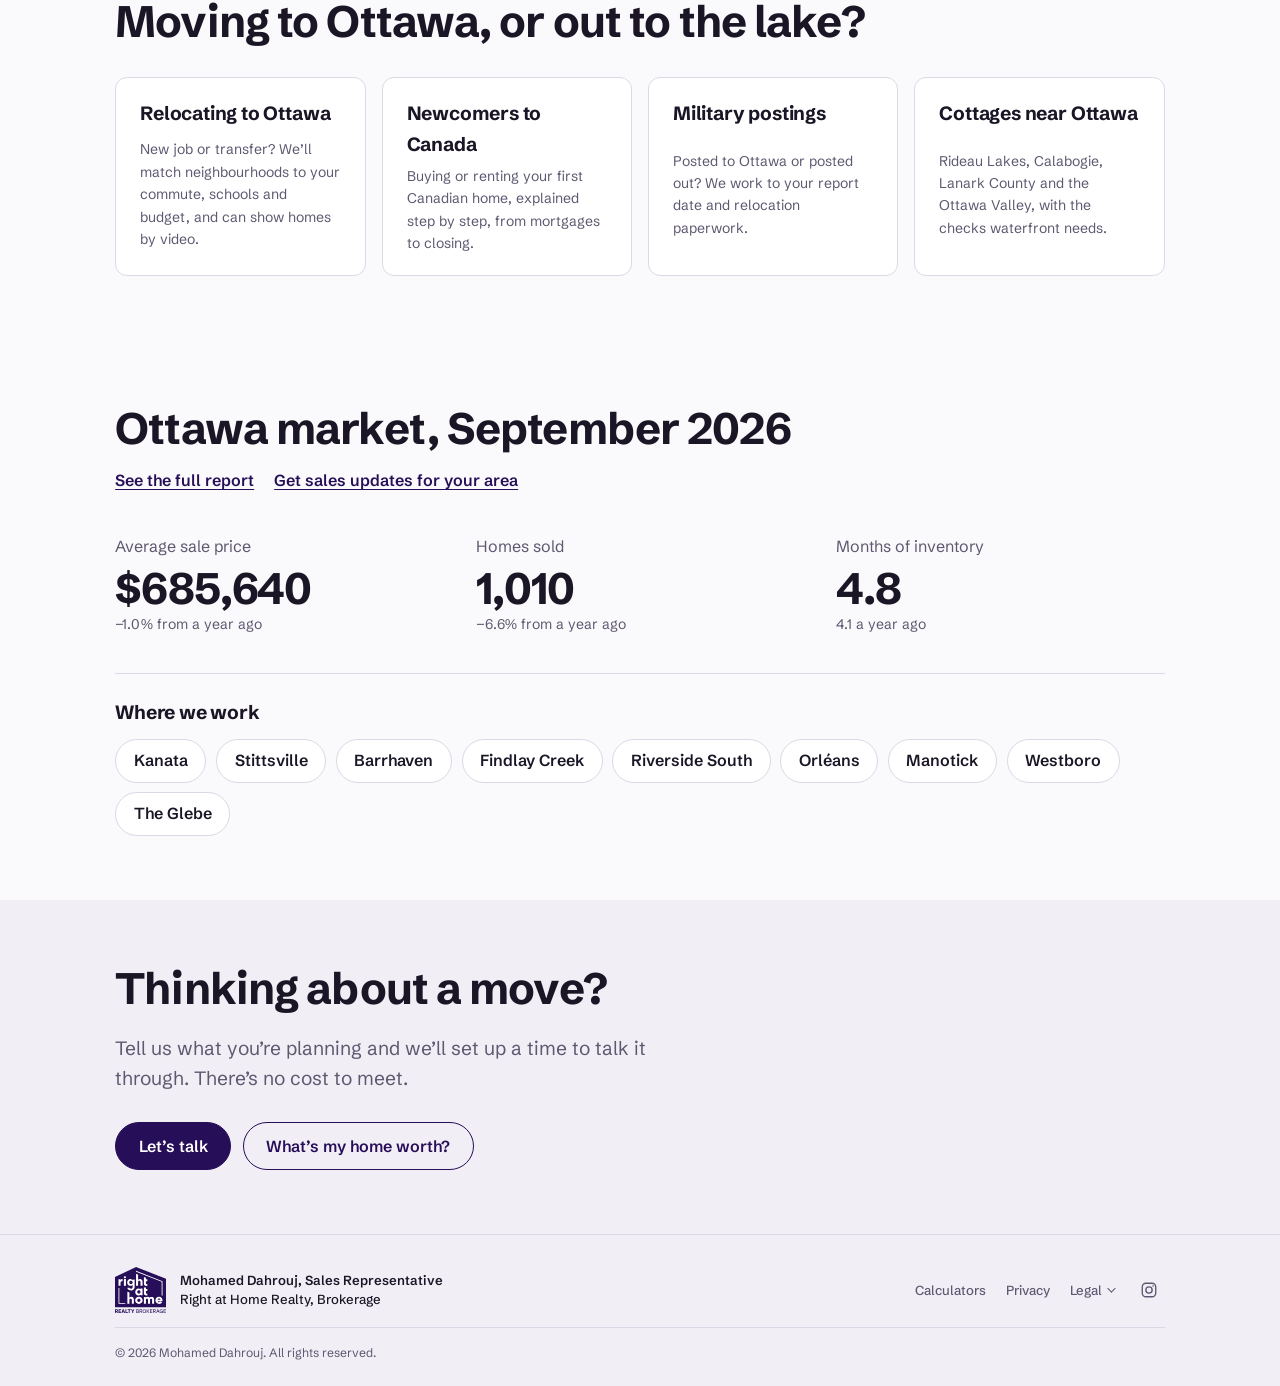
==== commit 6c150dd0: "Menu: Moving to Ottawa replaces Calculators; calculators linked in context - Footer link to Calculat" ====
--- a/index.html
+++ b/index.html
@@ -57,7 +57,7 @@
     <nav class="nav" id="site-nav" aria-label="Main">
         <a href="home-value.html">What’s my home worth?</a>
         <a href="market.html">Ottawa Market</a>
-        <a href="calculators.html">Calculators</a>
+        <a href="moving-to-ottawa.html">Moving to Ottawa</a>
         <a href="fairfee.html"><span class="ff-word">Fair<b>Fee</b></span><sup>™</sup></a>
         <a href="contact.html">Contact</a>
     </nav>
@@ -83,7 +83,7 @@
     <h2>Everything handled for you</h2>
     <div class="tiles">
       <div class="tile"><svg class="ico" viewBox="0 0 24 24" aria-hidden="true"><path d="M5 21V3"/><path d="M5 5h12l-2.5 3.5L17 12H5"/></svg><h3>Selling</h3><p>A plan, a price and a full launch</p></div>
-      <div class="tile"><svg class="ico" viewBox="0 0 24 24" aria-hidden="true"><circle cx="8" cy="15.5" r="4.5"/><path d="M11.2 12.3 20 3.5"/><path d="M17 6.5l3 3"/><path d="M14.6 8.9l2 2"/></svg><h3>Buying</h3><p>Find it, price it, win it</p></div>
+      <a class="tile tile-link" href="calculators.html#afford"><svg class="ico" viewBox="0 0 24 24" aria-hidden="true"><circle cx="8" cy="15.5" r="4.5"/><path d="M11.2 12.3 20 3.5"/><path d="M17 6.5l3 3"/><path d="M14.6 8.9l2 2"/></svg><h3>Buying</h3><p>Find it, price it, win it</p><span class="tile-more">See what you can afford →</span></a>
       <div class="tile"><svg class="ico" viewBox="0 0 24 24" aria-hidden="true"><rect x="4" y="3" width="10" height="18" rx="1"/><path d="M14 9h6v12h-6"/><path d="M7.5 7h3M7.5 11h3M7.5 15h3"/></svg><h3>Leasing &amp; investing</h3><p>Rentals, tenants and the numbers</p></div>
       <div class="tile"><svg class="ico" viewBox="0 0 24 24" aria-hidden="true"><path d="M3 21h18"/><path d="M6 21v-7"/><path d="M11 21V5"/><path d="M16 21v-10"/><path d="M21 21v-4"/></svg><h3>Pricing research</h3><p>Recent sales on your street</p></div>
       <div class="tile"><svg class="ico" viewBox="0 0 24 24" aria-hidden="true"><rect x="3" y="3" width="14" height="6" rx="1.5"/><path d="M17 6h3v5.5h-8V15"/><rect x="10.5" y="15" width="3" height="6" rx="1"/></svg><h3>Staging &amp; paint</h3><p>Ready for buyers on day one</p></div>
@@ -151,6 +151,7 @@
       <span class="brokerage-name"><span class="agent-name">Mohamed Dahrouj, Sales Representative</span><span>Right at Home Realty, Brokerage</span></span>
     </div>
     <nav class="foot-meta" aria-label="Footer">
+      <a class="foot-link" href="calculators.html">Calculators</a>
       <a class="foot-link" href="privacy.html">Privacy</a>
       <button class="foot-link legal-btn" type="button" aria-expanded="false" aria-controls="legal-text">Legal</button>
       <a class="social" href="https://www.instagram.com/dahroujrealestate" target="_blank" rel="noopener" aria-label="Instagram"><svg viewBox="0 0 24 24" aria-hidden="true"><rect x="3" y="3" width="18" height="18" rx="5"/><circle cx="12" cy="12" r="4.2"/><circle cx="17.4" cy="6.6" r="1.1" class="dot"/></svg></a>
--- a/assets/css/site.css
+++ b/assets/css/site.css
@@ -138,7 +138,7 @@
 .home .menu-btn { background: rgba(255,255,255,0.14); border-color: rgba(255,255,255,0.45); color: #FFFFFF; backdrop-filter: blur(6px); -webkit-backdrop-filter: blur(6px); }
 .home .top.open .menu-btn { background: var(--field); color: var(--ink); border-color: var(--line); }
 .hero-wrap { padding: 0; max-width: none; }
-.hero { position: relative; overflow: hidden; min-height: min(100svh, 52rem); display: flex; align-items: flex-end; color: #FFFFFF; background: #2B2440;
+.hero { position: relative; overflow: hidden; min-height: 100vh; min-height: 100svh; display: flex; align-items: flex-end; color: #FFFFFF; background: #2B2440;
   padding: 7rem max(16px, calc((100% - 72rem) / 2 + 4vw)) clamp(2.5rem, 7vw, 5rem); }
 .hero-bg { position: absolute; inset: 0; width: 100%; height: 100%; object-fit: cover; object-position: 50% 40%; }
 .hero::before { content: ""; position: absolute; inset: 0 0 auto; height: 10rem; z-index: 1; background: linear-gradient(180deg, rgba(20, 14, 38, 0.6), rgba(20, 14, 38, 0)); }
@@ -573,3 +573,6 @@
 .consent input { margin-top: 0.2rem; flex: none; }
 .snap-links { display: inline-flex; flex-wrap: wrap; gap: 0.5rem 1.25rem; }
 @media (max-width: 860px) { .alerts { grid-template-columns: 1fr; } }
+.tile span.tile-more { margin-top: 0.35rem; color: var(--brand); font-weight: 600; font-size: var(--step--1); }
+.topic-intro .topic-link, .mk-link { margin: 0; }
+.topic-intro .topic-link a, .mk-link a { color: var(--brand); }
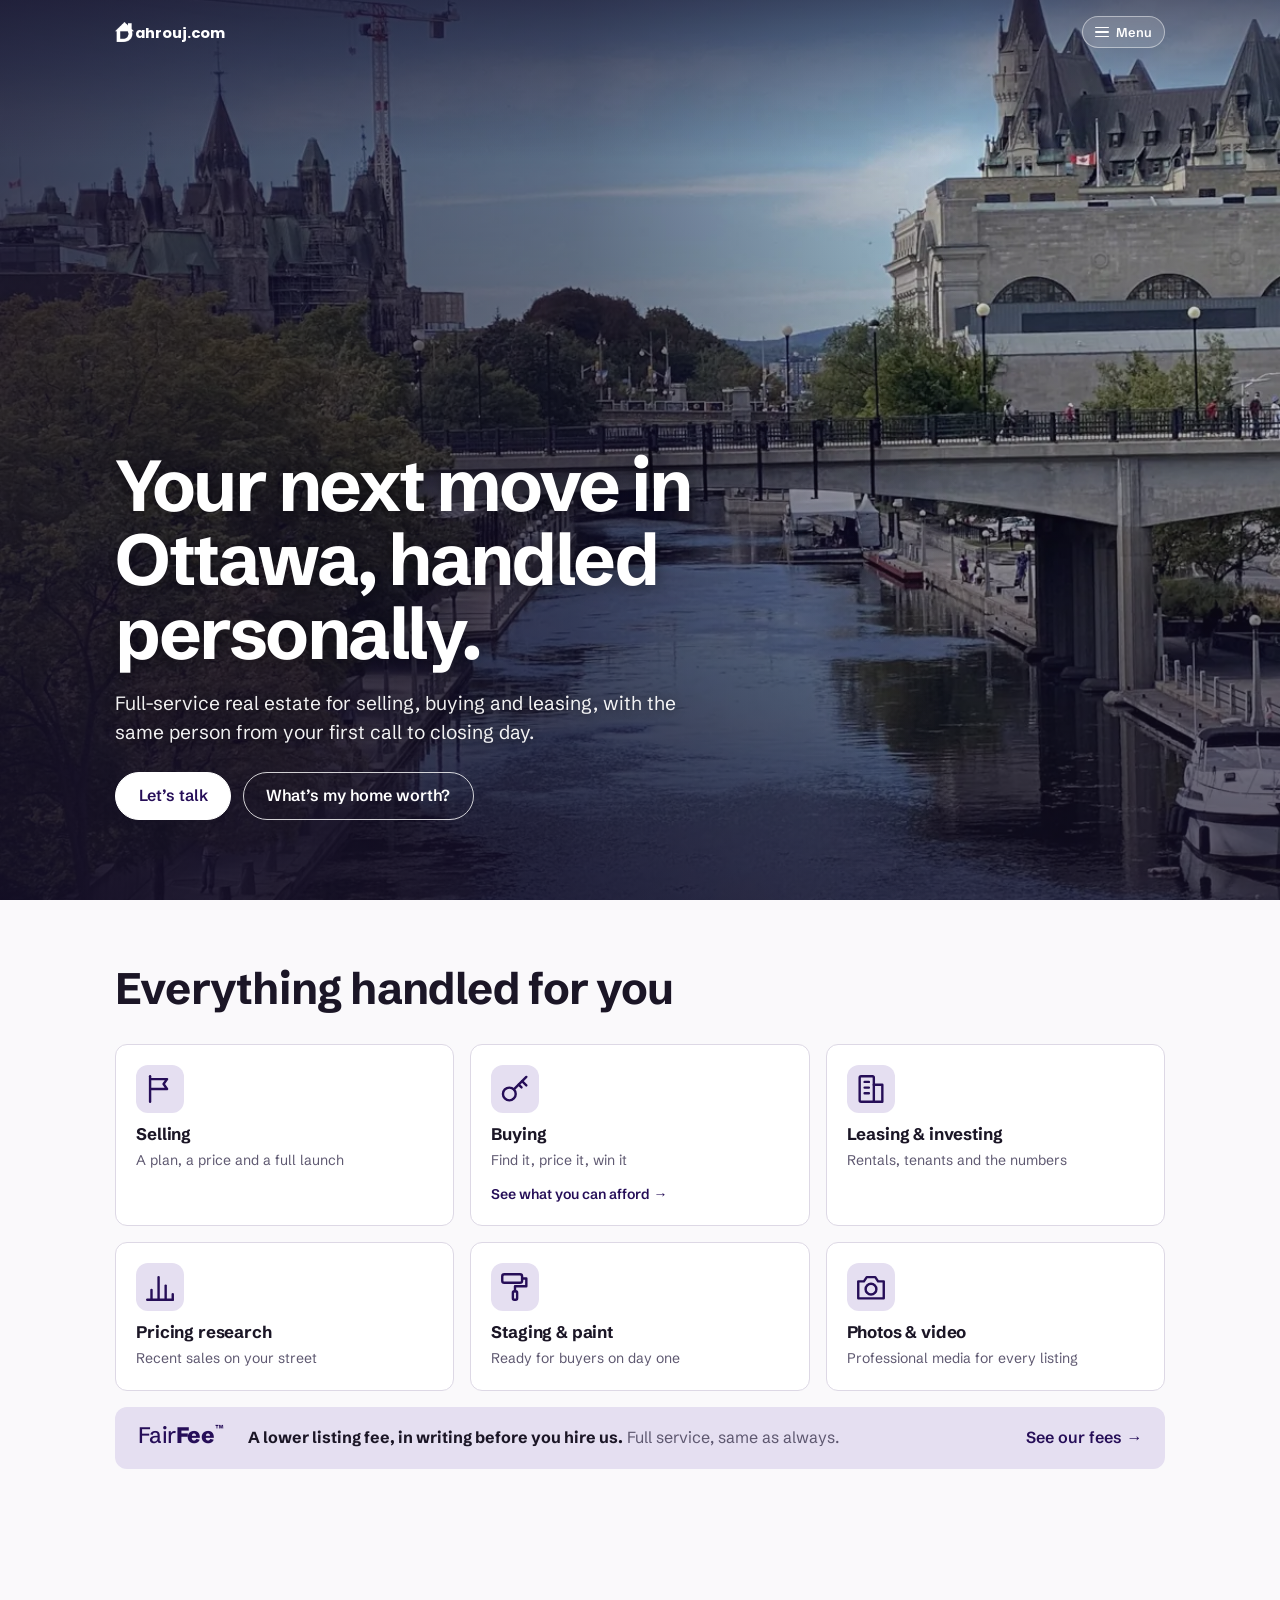
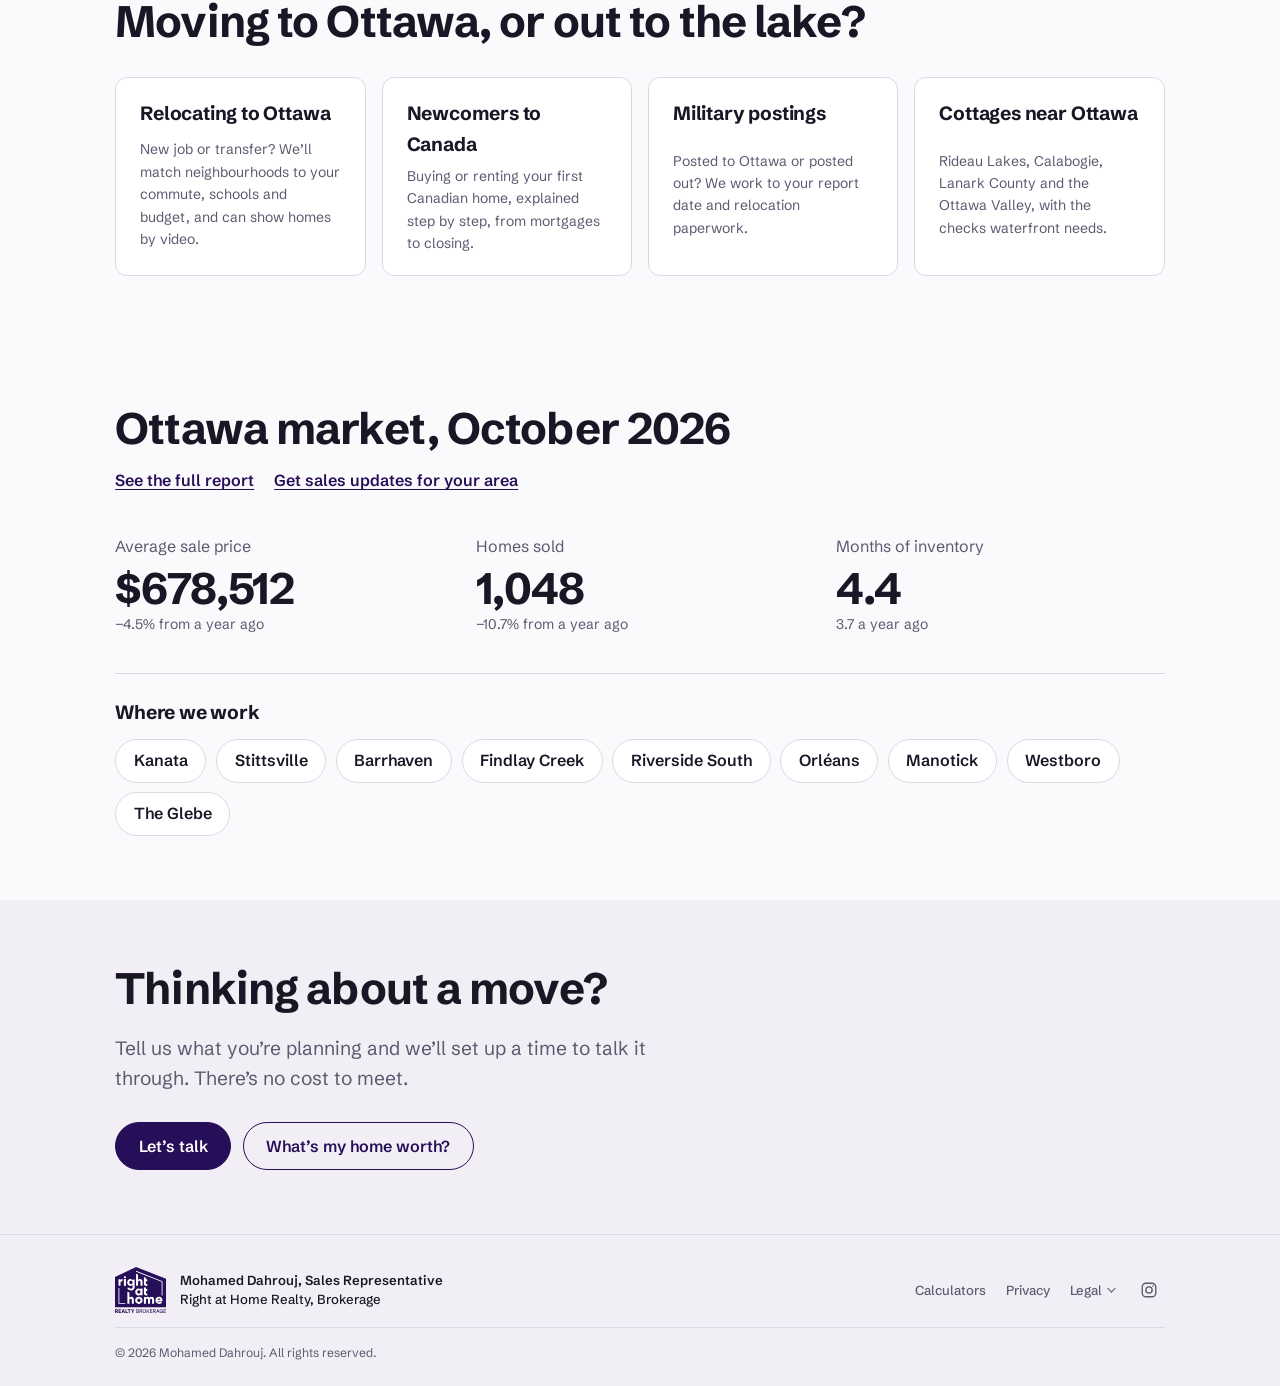
==== commit 4d193964: "Update Ottawa market stats for October 2026" ====
--- a/index.html
+++ b/index.html
@@ -108,13 +108,13 @@
 
   <section class="wrap section snapshot">
     <div class="split-head">
-      <h2>Ottawa market, <span data-stat="label">September 2026</span></h2>
+      <h2>Ottawa market, <span data-stat="label">October 2026</span></h2>
       <span class="snap-links"><a class="link" href="market.html">See the full report</a><a class="link" href="market.html#alerts">Get sales updates for your area</a></span>
     </div>
     <dl class="figures">
-      <div><dt>Average sale price</dt><dd data-stat="averagePrice">$685,640</dd><dd class="sub" data-stat="averagePriceChange">−1.0% from a year ago</dd></div>
-      <div><dt>Homes sold</dt><dd data-stat="sales">1,010</dd><dd class="sub" data-stat="salesChange">−6.6% from a year ago</dd></div>
-      <div><dt>Months of inventory</dt><dd data-stat="moi">4.8</dd><dd class="sub" data-stat="moiChange">4.1 a year ago</dd></div>
+      <div><dt>Average sale price</dt><dd data-stat="averagePrice">$678,512</dd><dd class="sub" data-stat="averagePriceChange">−4.5% from a year ago</dd></div>
+      <div><dt>Homes sold</dt><dd data-stat="sales">1,048</dd><dd class="sub" data-stat="salesChange">−10.7% from a year ago</dd></div>
+      <div><dt>Months of inventory</dt><dd data-stat="moi">4.4</dd><dd class="sub" data-stat="moiChange">3.7 a year ago</dd></div>
     </dl>
     <div class="areas-teaser">
       <h3>Where we work</h3>
--- a/assets/css/site.css
+++ b/assets/css/site.css
@@ -138,7 +138,7 @@
 .home .menu-btn { background: rgba(255,255,255,0.14); border-color: rgba(255,255,255,0.45); color: #FFFFFF; backdrop-filter: blur(6px); -webkit-backdrop-filter: blur(6px); }
 .home .top.open .menu-btn { background: var(--field); color: var(--ink); border-color: var(--line); }
 .hero-wrap { padding: 0; max-width: none; }
-.hero { position: relative; overflow: hidden; min-height: 100vh; min-height: 100svh; display: flex; align-items: flex-end; color: #FFFFFF; background: #2B2440;
+.hero { position: relative; overflow: hidden; min-height: 100vh; min-height: 100lvh; display: flex; align-items: flex-end; color: #FFFFFF; background: #2B2440;
   padding: 7rem max(16px, calc((100% - 72rem) / 2 + 4vw)) clamp(2.5rem, 7vw, 5rem); }
 .hero-bg { position: absolute; inset: 0; width: 100%; height: 100%; object-fit: cover; object-position: 50% 40%; }
 .hero::before { content: ""; position: absolute; inset: 0 0 auto; height: 10rem; z-index: 1; background: linear-gradient(180deg, rgba(20, 14, 38, 0.6), rgba(20, 14, 38, 0)); }
@@ -161,7 +161,9 @@
 }
 @media (max-width: 600px) {
   .actions .btn { flex: 1 1 100%; }
-  .hero { min-height: 100vh; min-height: 100svh; padding: 6rem 16px calc(2rem + env(safe-area-inset-bottom, 0px)); }
+  /* Phones: the photo takes about 85% of the visible screen (svh = screen with browser toolbars showing),
+     so the next section's heading clearly peeks in above Safari's toolbar as a cue to scroll */
+  .hero { min-height: 85vh; min-height: 85svh; padding: 6rem 16px 2rem; }
 }
 
 .services { display: grid; grid-template-columns: repeat(auto-fit, minmax(17rem, 1fr)); gap: 3rem; margin-top: 3rem; }
@@ -427,7 +429,9 @@
 .ff-logo sup { font-size: 0.45em; font-weight: 600; align-self: flex-start; margin-left: 0.08em; }
 .ff-hero { display: grid; grid-template-columns: minmax(0, 0.9fr) minmax(0, 1.1fr); gap: 3rem; padding-block: clamp(3rem, 7vw, 6rem); align-items: start; }
 .ff-intro { display: grid; gap: 1.25rem; justify-items: start; }
-.ff-intro h1 { font-size: var(--step-3); max-width: 20ch; }
+.ff-intro h1, .ff-intro .h1 { font-size: var(--step-3); max-width: 20ch; }
+.ff-intro .h1 { margin: 0; font-weight: 700; letter-spacing: -0.035em; line-height: 1.03; text-wrap: balance; }
+.ff-copy:not([hidden]) { display: grid; gap: 1.25rem; }
 .ff-badge { display: inline-flex; align-items: center; gap: 0.3em; padding: 0.4rem 0.9rem 0.4rem 1rem; border-radius: 999px; background: var(--brand-soft); color: var(--ink); font-weight: 600; font-size: var(--step--1); }
 .ff-badge .ff-logo { font-size: 1.15rem; }
 @media (max-width: 860px) { .ff-hero { grid-template-columns: 1fr; } }
@@ -560,7 +564,7 @@
 .mk-table { margin-top: 1.25rem; }
 .mk-table .table-wrap { margin-top: 0.5rem; }
 .source a { color: inherit; }
-@media (max-width: 900px) { .kpis { grid-template-columns: repeat(2, minmax(0, 1fr)); } .mk-grid, .paces { grid-template-columns: 1fr; } }
+@media (max-width: 900px) { .kpis { grid-template-columns: repeat(2, minmax(0, 1fr)); } .mk-grid, .paces { grid-template-columns: minmax(0, 1fr); } }
 @media (max-width: 420px) { .kpi { padding: 0.9rem; } .kpi dt { font-size: 0.78rem; } }
 
 /* Neighbourhood sales updates */
@@ -572,7 +576,22 @@
 .consent { align-items: flex-start; font-size: var(--step--1); color: var(--muted); line-height: 1.45; }
 .consent input { margin-top: 0.2rem; flex: none; }
 .snap-links { display: inline-flex; flex-wrap: wrap; gap: 0.5rem 1.25rem; }
-@media (max-width: 860px) { .alerts { grid-template-columns: 1fr; } }
+@media (max-width: 860px) { .alerts { grid-template-columns: minmax(0, 1fr); } }
 .tile span.tile-more { margin-top: 0.35rem; color: var(--brand); font-weight: 600; font-size: var(--step--1); }
 .topic-intro .topic-link, .mk-link { margin: 0; }
 .topic-intro .topic-link a, .mk-link a { color: var(--brand); }
+.cottage-nudge { margin: 0; padding-bottom: var(--space); }
+.cottage-nudge a { color: var(--brand); font-size: var(--step-1); }
+
+/* Very narrow windows (e.g. Safari Split View on a folding phone): let long words and the footer shrink */
+.brokerage-name, .brokerage-name > span { min-width: 0; overflow-wrap: anywhere; }
+h1, h2 { overflow-wrap: break-word; }
+@media (max-width: 320px) {
+  h1, .page-head h1, .hero h1 { font-size: 1.85rem; }
+  h2 { font-size: 1.5rem; }
+  .foot-meta { flex-wrap: wrap; white-space: normal; justify-content: center; }
+  .rahr-logo { height: 52px; }
+  .kpis { grid-template-columns: 1fr; }
+  .pace-row { grid-template-columns: 3.8rem 1fr auto; gap: 0.5rem; }
+  .meter-zones { font-size: 0.68rem; }
+}
